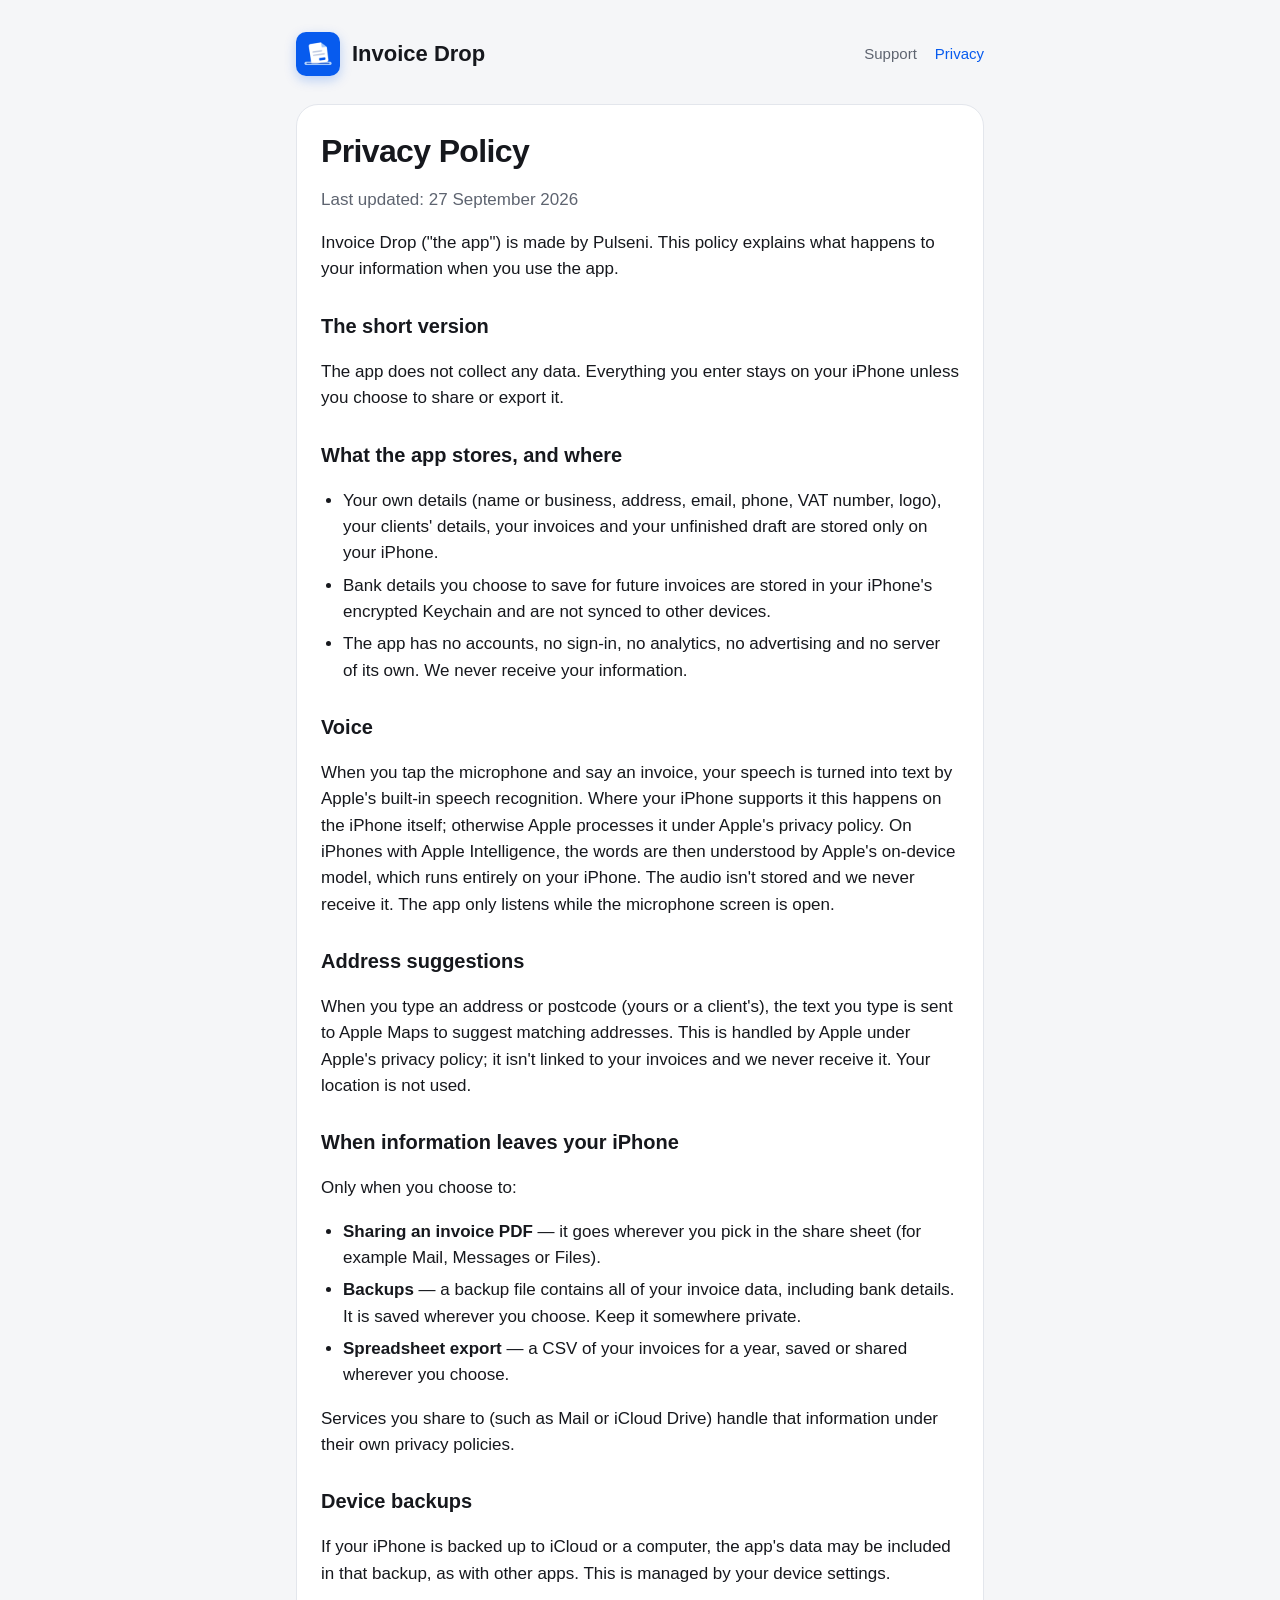
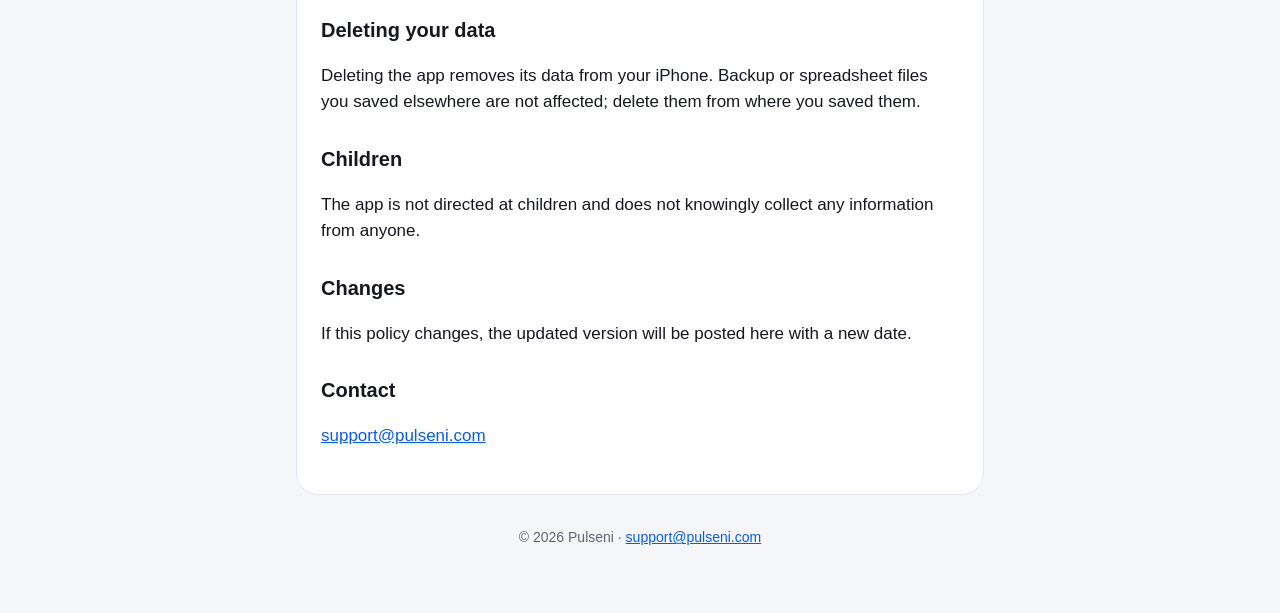
==== privacy/index.html @ 2502c218 "Invoice Drop site: home, support and privacy pages Co-Authored-By: Claude Opus 5.5 <noreply@anthropi" ====
<!doctype html>
<html lang="en-GB"><head><meta charset="utf-8">
<meta name="viewport" content="width=device-width,initial-scale=1">
<title>Privacy Policy – Invoice Drop</title><meta name="description" content="Invoice Drop privacy policy.">
<link rel="icon" href="../logo.png"><link rel="stylesheet" href="../style.css">
</head><body><div class="wrap">
<header><a href="../"><img src="../logo.png" alt=""><span>Invoice Drop</span></a><nav><a href="../support/">Support</a><a href="../privacy/" aria-current="page">Privacy</a></nav></header>
<main class="card"><h1>Privacy Policy</h1>
<p><em>Last updated: 27 September 2026</em></p>
<p>Invoice Drop (&quot;the app&quot;) is made by Pulseni. This policy explains what happens to your information when you use the app.</p>
<h2>The short version</h2>
<p>The app does not collect any data. Everything you enter stays on your iPhone unless you choose to share or export it.</p>
<h2>What the app stores, and where</h2>
<ul>
<li>Your own details (name or business, address, email, phone, VAT number, logo), your clients&#x27; details, your invoices and your unfinished draft are stored only on your iPhone.</li>
<li>Bank details you choose to save for future invoices are stored in your iPhone&#x27;s encrypted Keychain and are not synced to other devices.</li>
<li>The app has no accounts, no sign-in, no analytics, no advertising and no server of its own. We never receive your information.</li>
</ul>
<h2>Voice</h2>
<p>When you tap the microphone and say an invoice, your speech is turned into text by Apple&#x27;s built-in speech recognition. Where your iPhone supports it this happens on the iPhone itself; otherwise Apple processes it under Apple&#x27;s privacy policy. On iPhones with Apple Intelligence, the words are then understood by Apple&#x27;s on-device model, which runs entirely on your iPhone. The audio isn&#x27;t stored and we never receive it. The app only listens while the microphone screen is open.</p>
<h2>Address suggestions</h2>
<p>When you type an address or postcode (yours or a client&#x27;s), the text you type is sent to Apple Maps to suggest matching addresses. This is handled by Apple under Apple&#x27;s privacy policy; it isn&#x27;t linked to your invoices and we never receive it. Your location is not used.</p>
<h2>When information leaves your iPhone</h2>
<p>Only when you choose to:</p>
<ul>
<li><strong>Sharing an invoice PDF</strong> — it goes wherever you pick in the share sheet (for example Mail, Messages or Files).</li>
<li><strong>Backups</strong> — a backup file contains all of your invoice data, including bank details. It is saved wherever you choose. Keep it somewhere private.</li>
<li><strong>Spreadsheet export</strong> — a CSV of your invoices for a year, saved or shared wherever you choose.</li>
</ul>
<p>Services you share to (such as Mail or iCloud Drive) handle that information under their own privacy policies.</p>
<h2>Device backups</h2>
<p>If your iPhone is backed up to iCloud or a computer, the app&#x27;s data may be included in that backup, as with other apps. This is managed by your device settings.</p>
<h2>Deleting your data</h2>
<p>Deleting the app removes its data from your iPhone. Backup or spreadsheet files you saved elsewhere are not affected; delete them from where you saved them.</p>
<h2>Children</h2>
<p>The app is not directed at children and does not knowingly collect any information from anyone.</p>
<h2>Changes</h2>
<p>If this policy changes, the updated version will be posted here with a new date.</p>
<h2>Contact</h2>
<p><a href="mailto:support@pulseni.com">support@pulseni.com</a></p>
</main>
<footer>© 2026 Pulseni · <a href="mailto:support@pulseni.com">support@pulseni.com</a></footer>
</div></body></html>
---- style.css ----
:root{--brand:#075BEE;--bg:#F5F6F8;--card:#FFFFFF;--text:#16181D;--muted:#5E6470;--line:#E3E6EC}
@media (prefers-color-scheme:dark){:root{--brand:#2F6BFF;--bg:#0E1014;--card:#171A20;--text:#F2F3F5;--muted:#A0A6B1;--line:#262A32}}
*{box-sizing:border-box}
body{margin:0;background:var(--bg);color:var(--text);font:17px/1.55 -apple-system,BlinkMacSystemFont,"SF Pro Text","Segoe UI",Roboto,sans-serif;-webkit-font-smoothing:antialiased}
.wrap{max-width:720px;margin:0 auto;padding:24px 16px 64px}
header{display:flex;align-items:center;gap:12px;margin:8px 0 28px}
header a{display:flex;align-items:center;gap:12px;color:inherit;text-decoration:none}
header img{width:44px;height:44px;border-radius:10px;box-shadow:0 4px 12px rgba(7,91,238,.25)}
header span{font-weight:700;font-size:22px}
nav{margin-left:auto;display:flex;gap:18px;font-size:15px}
nav a{color:var(--muted);text-decoration:none}nav a:hover,nav a[aria-current]{color:var(--brand)}
.card{background:var(--card);border:1px solid var(--line);border-radius:22px;padding:28px 24px}
h1{font-size:32px;line-height:1.15;margin:0 0 8px;letter-spacing:-.02em}
h2{font-size:20px;margin:28px 0 8px}
p,li{color:var(--text)}.muted,em{color:var(--muted);font-style:normal}
a{color:var(--brand)}ul{padding-left:22px}li{margin:6px 0}
.hero{text-align:center;padding:40px 24px}
.hero img{width:96px;height:96px;border-radius:22px;box-shadow:0 10px 30px rgba(7,91,238,.3);margin-bottom:18px}
.hero p{font-size:19px;color:var(--muted);max-width:480px;margin:0 auto 24px}
.btn{display:inline-block;background:var(--brand);color:#fff;text-decoration:none;font-weight:600;padding:14px 26px;border-radius:999px}
.links{display:flex;gap:12px;justify-content:center;flex-wrap:wrap;margin-top:18px}
.links a{color:var(--brand);text-decoration:none;font-weight:600;padding:10px 16px}
footer{margin-top:32px;text-align:center;font-size:14px;color:var(--muted)}
@media (max-width:480px){h1{font-size:27px}nav{gap:12px}header span{font-size:19px}}
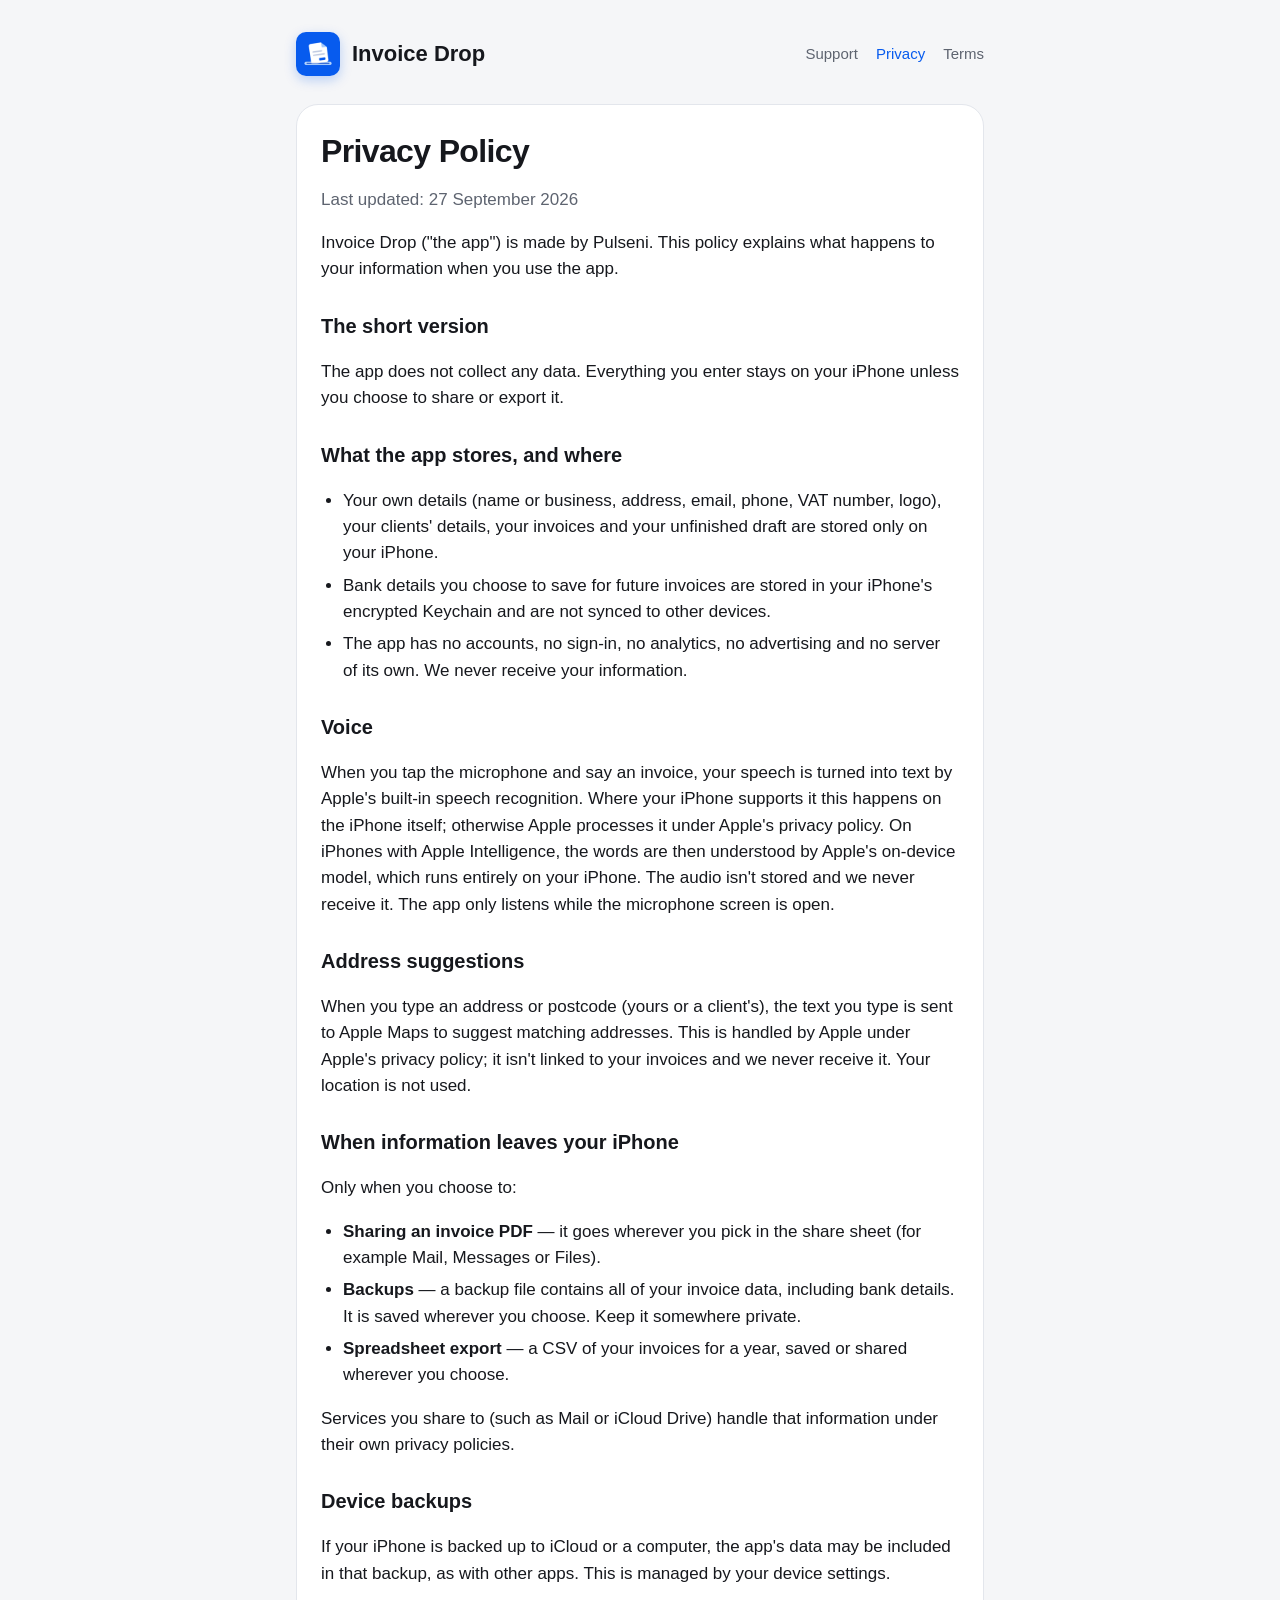
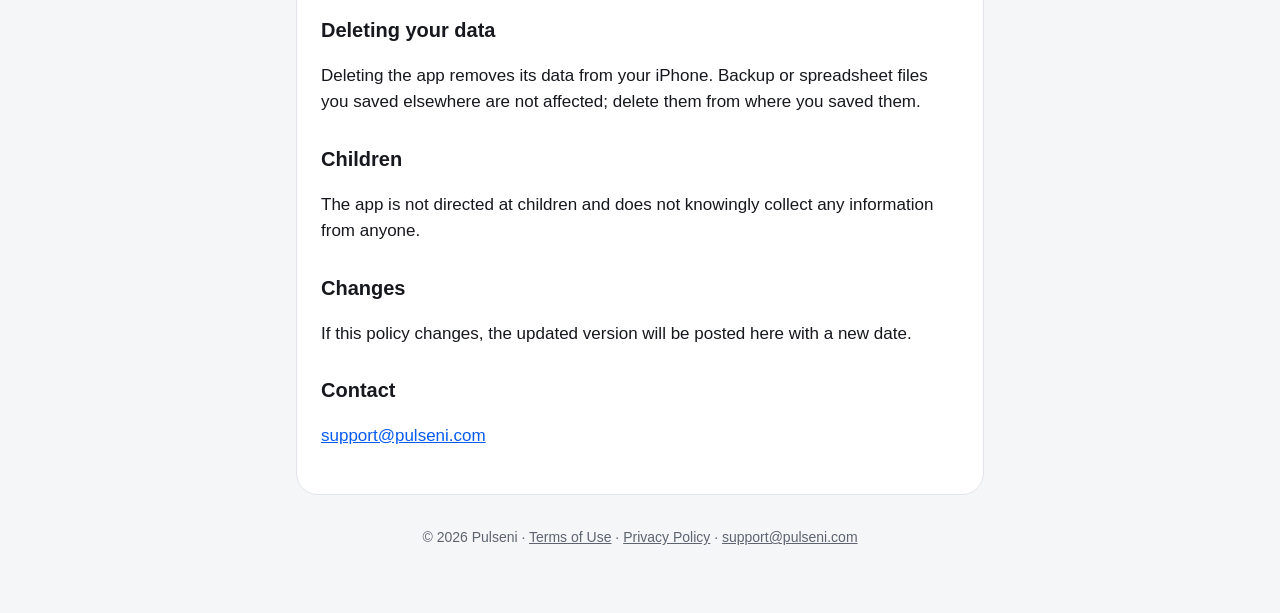
==== commit e634dc7b: "Add Terms of Use page; build script rebuilds pages from the app's texts Co-Authored-By: Claude Opus " ====
--- a/privacy/index.html
+++ b/privacy/index.html
@@ -4,7 +4,7 @@
 <title>Privacy Policy – Invoice Drop</title><meta name="description" content="Invoice Drop privacy policy.">
 <link rel="icon" href="../logo.png"><link rel="stylesheet" href="../style.css">
 </head><body><div class="wrap">
-<header><a href="../"><img src="../logo.png" alt=""><span>Invoice Drop</span></a><nav><a href="../support/">Support</a><a href="../privacy/" aria-current="page">Privacy</a></nav></header>
+<header><a href="../"><img src="../logo.png" alt=""><span>Invoice Drop</span></a><nav><a href="../support/">Support</a><a href="../privacy/" aria-current="page">Privacy</a><a href="../terms/">Terms</a></nav></header>
 <main class="card"><h1>Privacy Policy</h1>
 <p><em>Last updated: 27 September 2026</em></p>
 <p>Invoice Drop (&quot;the app&quot;) is made by Pulseni. This policy explains what happens to your information when you use the app.</p>
@@ -39,5 +39,5 @@
 <h2>Contact</h2>
 <p><a href="mailto:support@pulseni.com">support@pulseni.com</a></p>
 </main>
-<footer>© 2026 Pulseni · <a href="mailto:support@pulseni.com">support@pulseni.com</a></footer>
+<footer>© 2026 Pulseni · <a href="../terms/">Terms of Use</a> · <a href="../privacy/">Privacy Policy</a> · <a href="mailto:support@pulseni.com">support@pulseni.com</a></footer>
 </div></body></html>
--- a/style.css
+++ b/style.css
@@ -18,7 +18,8 @@
 .hero img{width:96px;height:96px;border-radius:22px;box-shadow:0 10px 30px rgba(7,91,238,.3);margin-bottom:18px}
 .hero p{font-size:19px;color:var(--muted);max-width:480px;margin:0 auto 24px}
 .btn{display:inline-block;background:var(--brand);color:#fff;text-decoration:none;font-weight:600;padding:14px 26px;border-radius:999px}
-.links{display:flex;gap:12px;justify-content:center;flex-wrap:wrap;margin-top:18px}
+.links{display:flex;gap:4px;justify-content:center;flex-wrap:wrap;margin-top:18px}
 .links a{color:var(--brand);text-decoration:none;font-weight:600;padding:10px 16px}
 footer{margin-top:32px;text-align:center;font-size:14px;color:var(--muted)}
 @media (max-width:480px){h1{font-size:27px}nav{gap:12px}header span{font-size:19px}}
+footer a{color:var(--muted)}
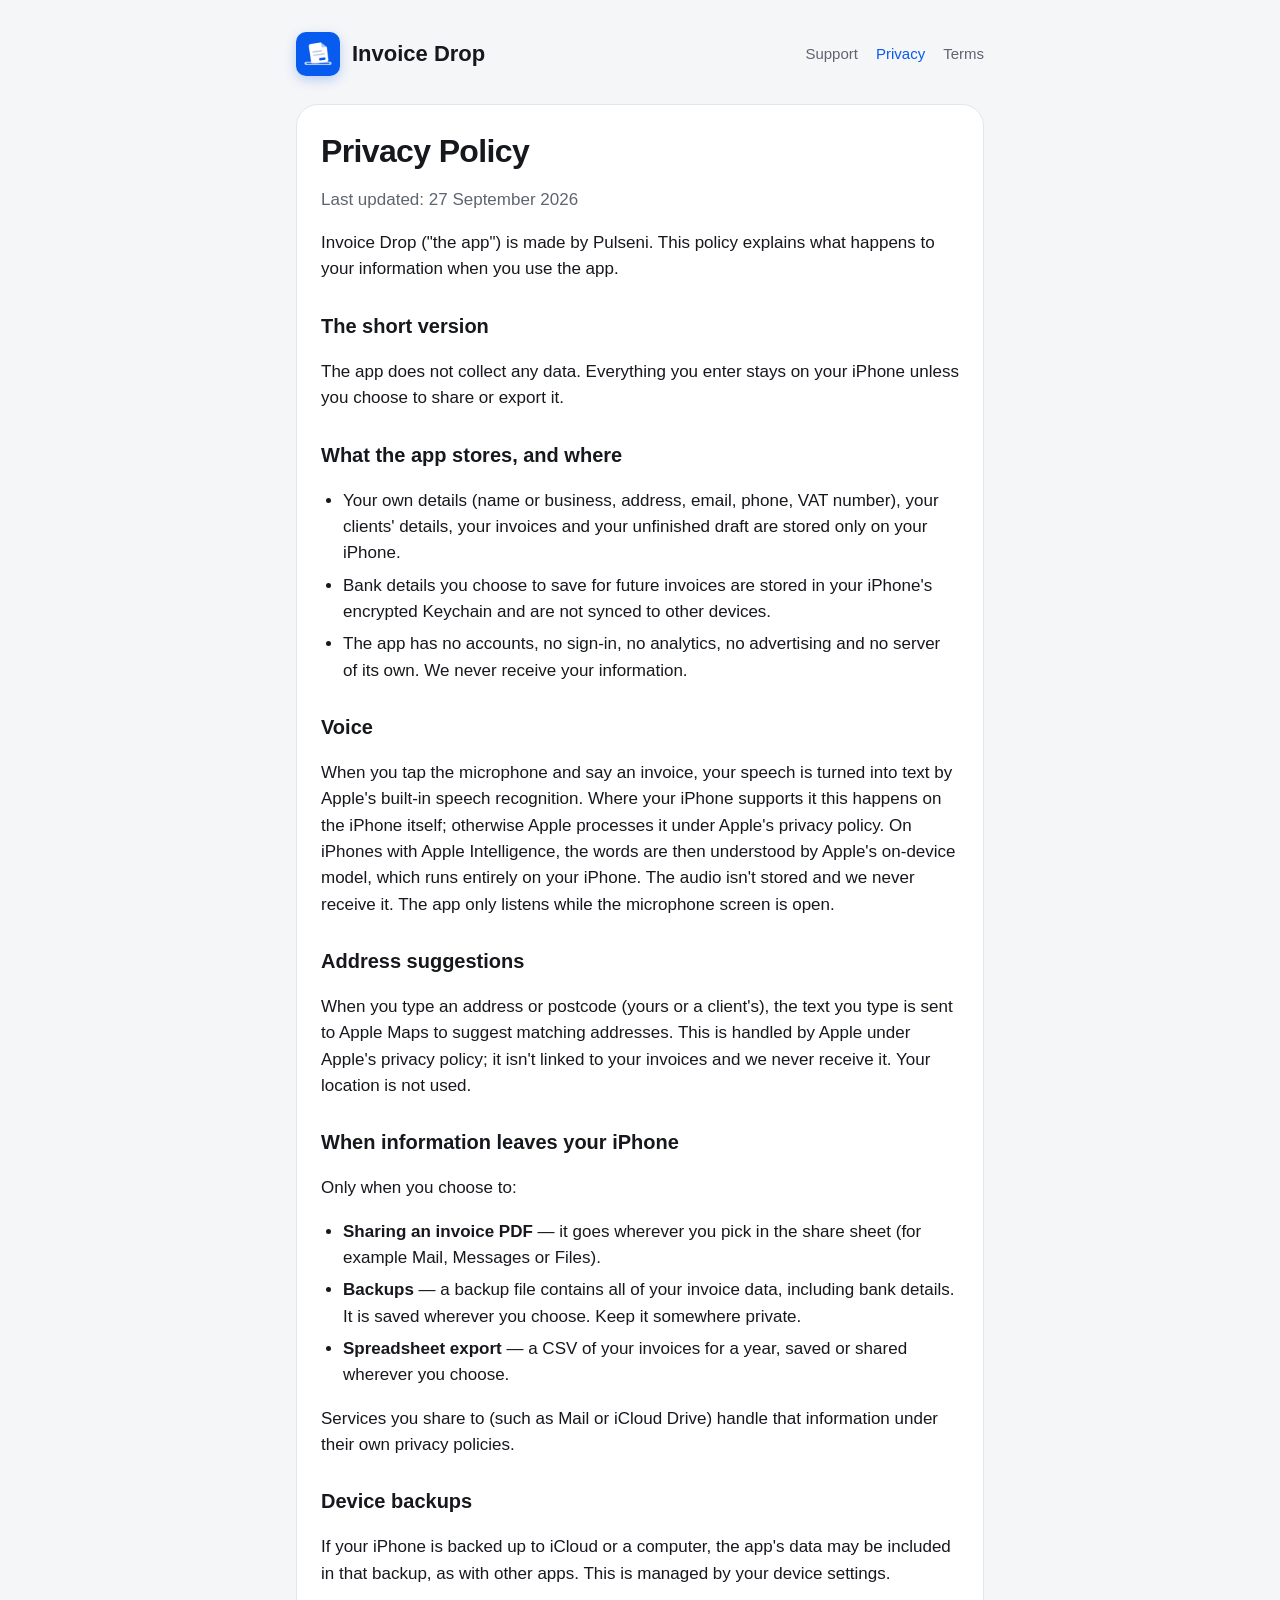
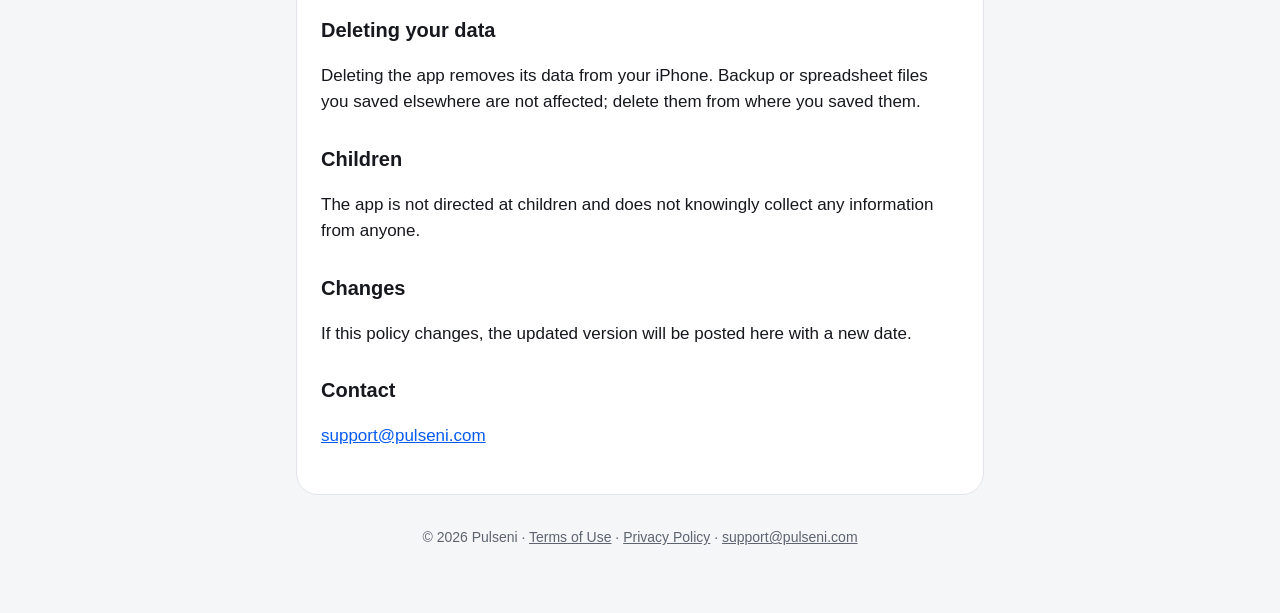
==== commit 4a16efa7: "Support and privacy pages no longer mention logos Co-Authored-By: Claude Opus 5.5 <noreply@anthropic" ====
--- a/privacy/index.html
+++ b/privacy/index.html
@@ -12,7 +12,7 @@
 <p>The app does not collect any data. Everything you enter stays on your iPhone unless you choose to share or export it.</p>
 <h2>What the app stores, and where</h2>
 <ul>
-<li>Your own details (name or business, address, email, phone, VAT number, logo), your clients&#x27; details, your invoices and your unfinished draft are stored only on your iPhone.</li>
+<li>Your own details (name or business, address, email, phone, VAT number), your clients&#x27; details, your invoices and your unfinished draft are stored only on your iPhone.</li>
 <li>Bank details you choose to save for future invoices are stored in your iPhone&#x27;s encrypted Keychain and are not synced to other devices.</li>
 <li>The app has no accounts, no sign-in, no analytics, no advertising and no server of its own. We never receive your information.</li>
 </ul>
--- a/style.css
+++ b/style.css
@@ -6,7 +6,7 @@
 header{display:flex;align-items:center;gap:12px;margin:8px 0 28px}
 header a{display:flex;align-items:center;gap:12px;color:inherit;text-decoration:none}
 header img{width:44px;height:44px;border-radius:10px;box-shadow:0 4px 12px rgba(7,91,238,.25)}
-header span{font-weight:700;font-size:22px}
+header span{font-weight:700;font-size:22px;white-space:nowrap}
 nav{margin-left:auto;display:flex;gap:18px;font-size:15px}
 nav a{color:var(--muted);text-decoration:none}nav a:hover,nav a[aria-current]{color:var(--brand)}
 .card{background:var(--card);border:1px solid var(--line);border-radius:22px;padding:28px 24px}
@@ -21,5 +21,5 @@
 .links{display:flex;gap:4px;justify-content:center;flex-wrap:wrap;margin-top:18px}
 .links a{color:var(--brand);text-decoration:none;font-weight:600;padding:10px 16px}
 footer{margin-top:32px;text-align:center;font-size:14px;color:var(--muted)}
-@media (max-width:480px){h1{font-size:27px}nav{gap:12px}header span{font-size:19px}}
+@media (max-width:480px){h1{font-size:27px}nav{gap:10px;font-size:14px}header span{font-size:18px}header img{width:38px;height:38px}}
 footer a{color:var(--muted)}
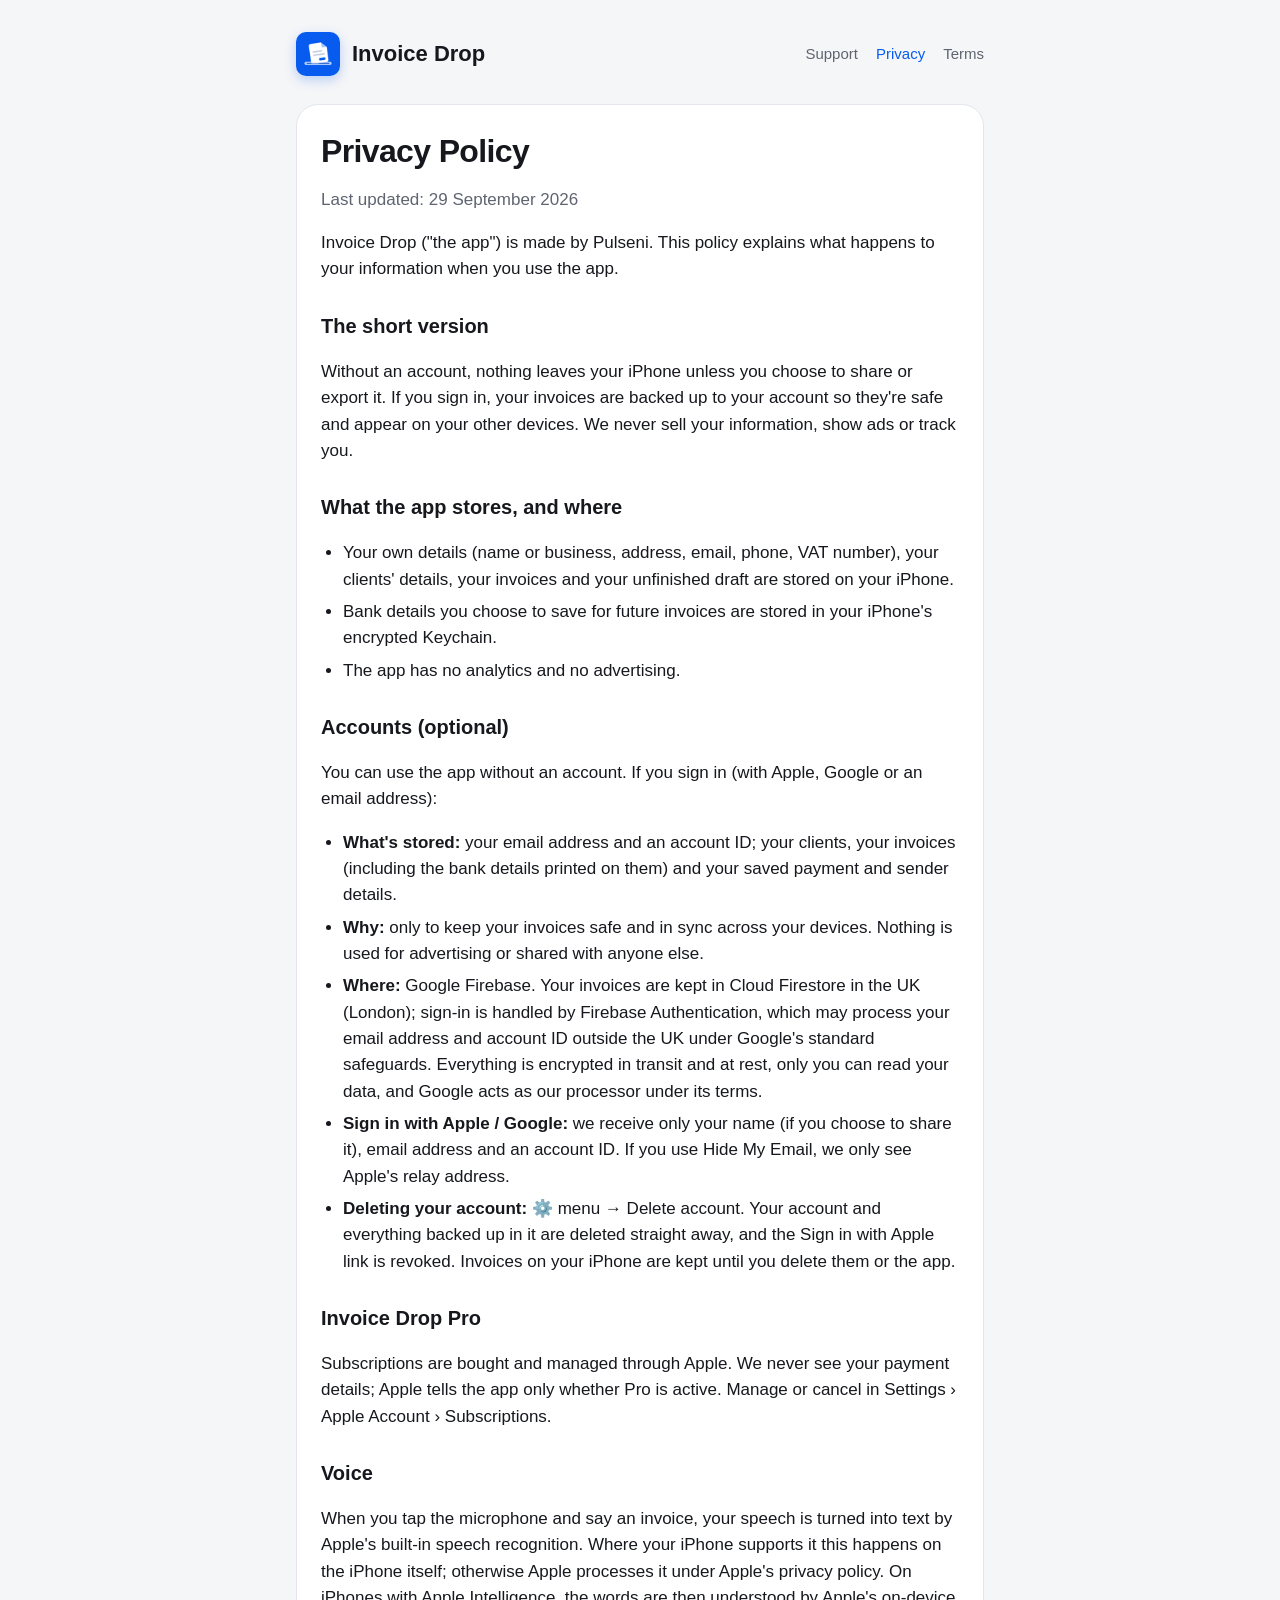
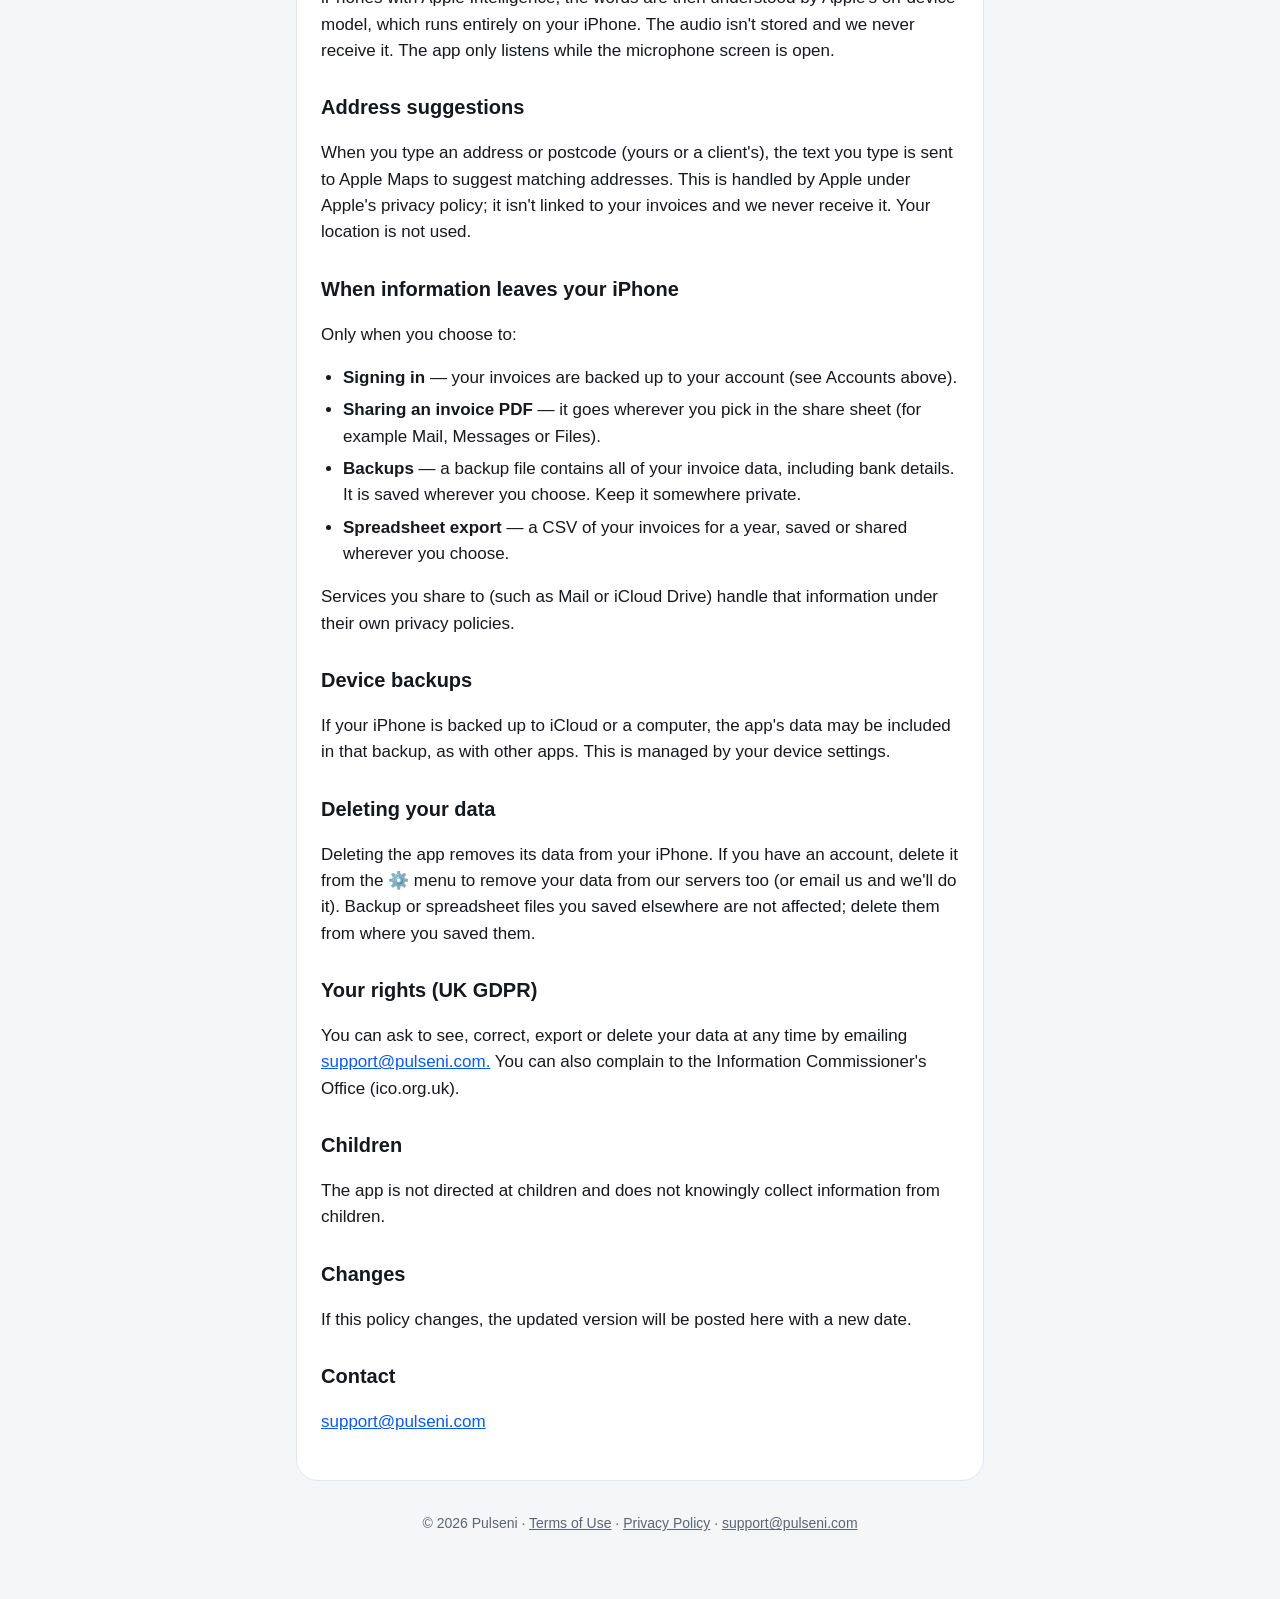
==== commit 44783527: "Privacy policy and Terms updated for accounts and Invoice Drop Pro Co-Authored-By: Claude Opus 5.5 <" ====
--- a/privacy/index.html
+++ b/privacy/index.html
@@ -6,16 +6,27 @@
 </head><body><div class="wrap">
 <header><a href="../"><img src="../logo.png" alt=""><span>Invoice Drop</span></a><nav><a href="../support/">Support</a><a href="../privacy/" aria-current="page">Privacy</a><a href="../terms/">Terms</a></nav></header>
 <main class="card"><h1>Privacy Policy</h1>
-<p><em>Last updated: 27 September 2026</em></p>
+<p><em>Last updated: 29 September 2026</em></p>
 <p>Invoice Drop (&quot;the app&quot;) is made by Pulseni. This policy explains what happens to your information when you use the app.</p>
 <h2>The short version</h2>
-<p>The app does not collect any data. Everything you enter stays on your iPhone unless you choose to share or export it.</p>
+<p>Without an account, nothing leaves your iPhone unless you choose to share or export it. If you sign in, your invoices are backed up to your account so they&#x27;re safe and appear on your other devices. We never sell your information, show ads or track you.</p>
 <h2>What the app stores, and where</h2>
 <ul>
-<li>Your own details (name or business, address, email, phone, VAT number), your clients&#x27; details, your invoices and your unfinished draft are stored only on your iPhone.</li>
-<li>Bank details you choose to save for future invoices are stored in your iPhone&#x27;s encrypted Keychain and are not synced to other devices.</li>
-<li>The app has no accounts, no sign-in, no analytics, no advertising and no server of its own. We never receive your information.</li>
+<li>Your own details (name or business, address, email, phone, VAT number), your clients&#x27; details, your invoices and your unfinished draft are stored on your iPhone.</li>
+<li>Bank details you choose to save for future invoices are stored in your iPhone&#x27;s encrypted Keychain.</li>
+<li>The app has no analytics and no advertising.</li>
 </ul>
+<h2>Accounts (optional)</h2>
+<p>You can use the app without an account. If you sign in (with Apple, Google or an email address):</p>
+<ul>
+<li><strong>What&#x27;s stored:</strong> your email address and an account ID; your clients, your invoices (including the bank details printed on them) and your saved payment and sender details.</li>
+<li><strong>Why:</strong> only to keep your invoices safe and in sync across your devices. Nothing is used for advertising or shared with anyone else.</li>
+<li><strong>Where:</strong> Google Firebase. Your invoices are kept in Cloud Firestore in the UK (London); sign-in is handled by Firebase Authentication, which may process your email address and account ID outside the UK under Google&#x27;s standard safeguards. Everything is encrypted in transit and at rest, only you can read your data, and Google acts as our processor under its terms.</li>
+<li><strong>Sign in with Apple / Google:</strong> we receive only your name (if you choose to share it), email address and an account ID. If you use Hide My Email, we only see Apple&#x27;s relay address.</li>
+<li><strong>Deleting your account:</strong> ⚙️ menu → Delete account. Your account and everything backed up in it are deleted straight away, and the Sign in with Apple link is revoked. Invoices on your iPhone are kept until you delete them or the app.</li>
+</ul>
+<h2>Invoice Drop Pro</h2>
+<p>Subscriptions are bought and managed through Apple. We never see your payment details; Apple tells the app only whether Pro is active. Manage or cancel in Settings › Apple Account › Subscriptions.</p>
 <h2>Voice</h2>
 <p>When you tap the microphone and say an invoice, your speech is turned into text by Apple&#x27;s built-in speech recognition. Where your iPhone supports it this happens on the iPhone itself; otherwise Apple processes it under Apple&#x27;s privacy policy. On iPhones with Apple Intelligence, the words are then understood by Apple&#x27;s on-device model, which runs entirely on your iPhone. The audio isn&#x27;t stored and we never receive it. The app only listens while the microphone screen is open.</p>
 <h2>Address suggestions</h2>
@@ -23,6 +34,7 @@
 <h2>When information leaves your iPhone</h2>
 <p>Only when you choose to:</p>
 <ul>
+<li><strong>Signing in</strong> — your invoices are backed up to your account (see Accounts above).</li>
 <li><strong>Sharing an invoice PDF</strong> — it goes wherever you pick in the share sheet (for example Mail, Messages or Files).</li>
 <li><strong>Backups</strong> — a backup file contains all of your invoice data, including bank details. It is saved wherever you choose. Keep it somewhere private.</li>
 <li><strong>Spreadsheet export</strong> — a CSV of your invoices for a year, saved or shared wherever you choose.</li>
@@ -31,9 +43,11 @@
 <h2>Device backups</h2>
 <p>If your iPhone is backed up to iCloud or a computer, the app&#x27;s data may be included in that backup, as with other apps. This is managed by your device settings.</p>
 <h2>Deleting your data</h2>
-<p>Deleting the app removes its data from your iPhone. Backup or spreadsheet files you saved elsewhere are not affected; delete them from where you saved them.</p>
+<p>Deleting the app removes its data from your iPhone. If you have an account, delete it from the ⚙️ menu to remove your data from our servers too (or email us and we&#x27;ll do it). Backup or spreadsheet files you saved elsewhere are not affected; delete them from where you saved them.</p>
+<h2>Your rights (UK GDPR)</h2>
+<p>You can ask to see, correct, export or delete your data at any time by emailing <a href="mailto:support@pulseni.com.">support@pulseni.com.</a> You can also complain to the Information Commissioner&#x27;s Office (ico.org.uk).</p>
 <h2>Children</h2>
-<p>The app is not directed at children and does not knowingly collect any information from anyone.</p>
+<p>The app is not directed at children and does not knowingly collect information from children.</p>
 <h2>Changes</h2>
 <p>If this policy changes, the updated version will be posted here with a new date.</p>
 <h2>Contact</h2>
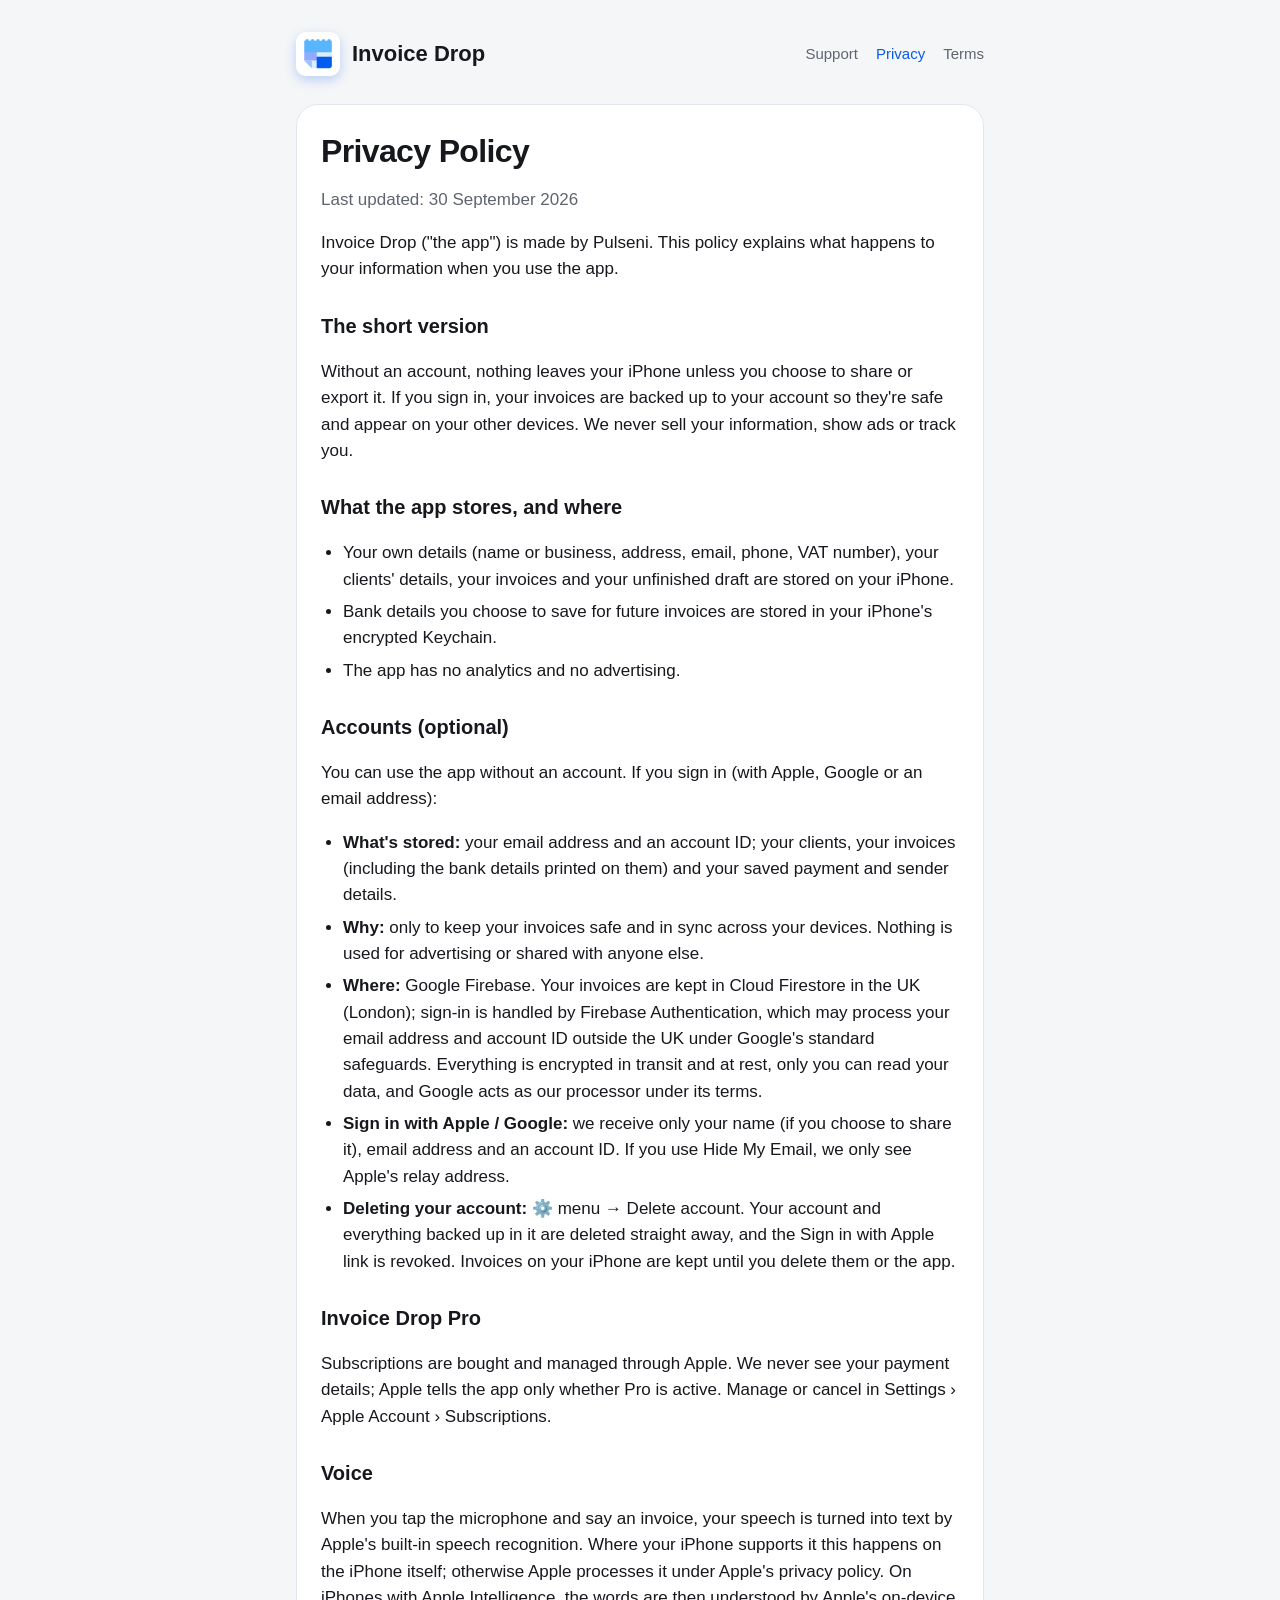
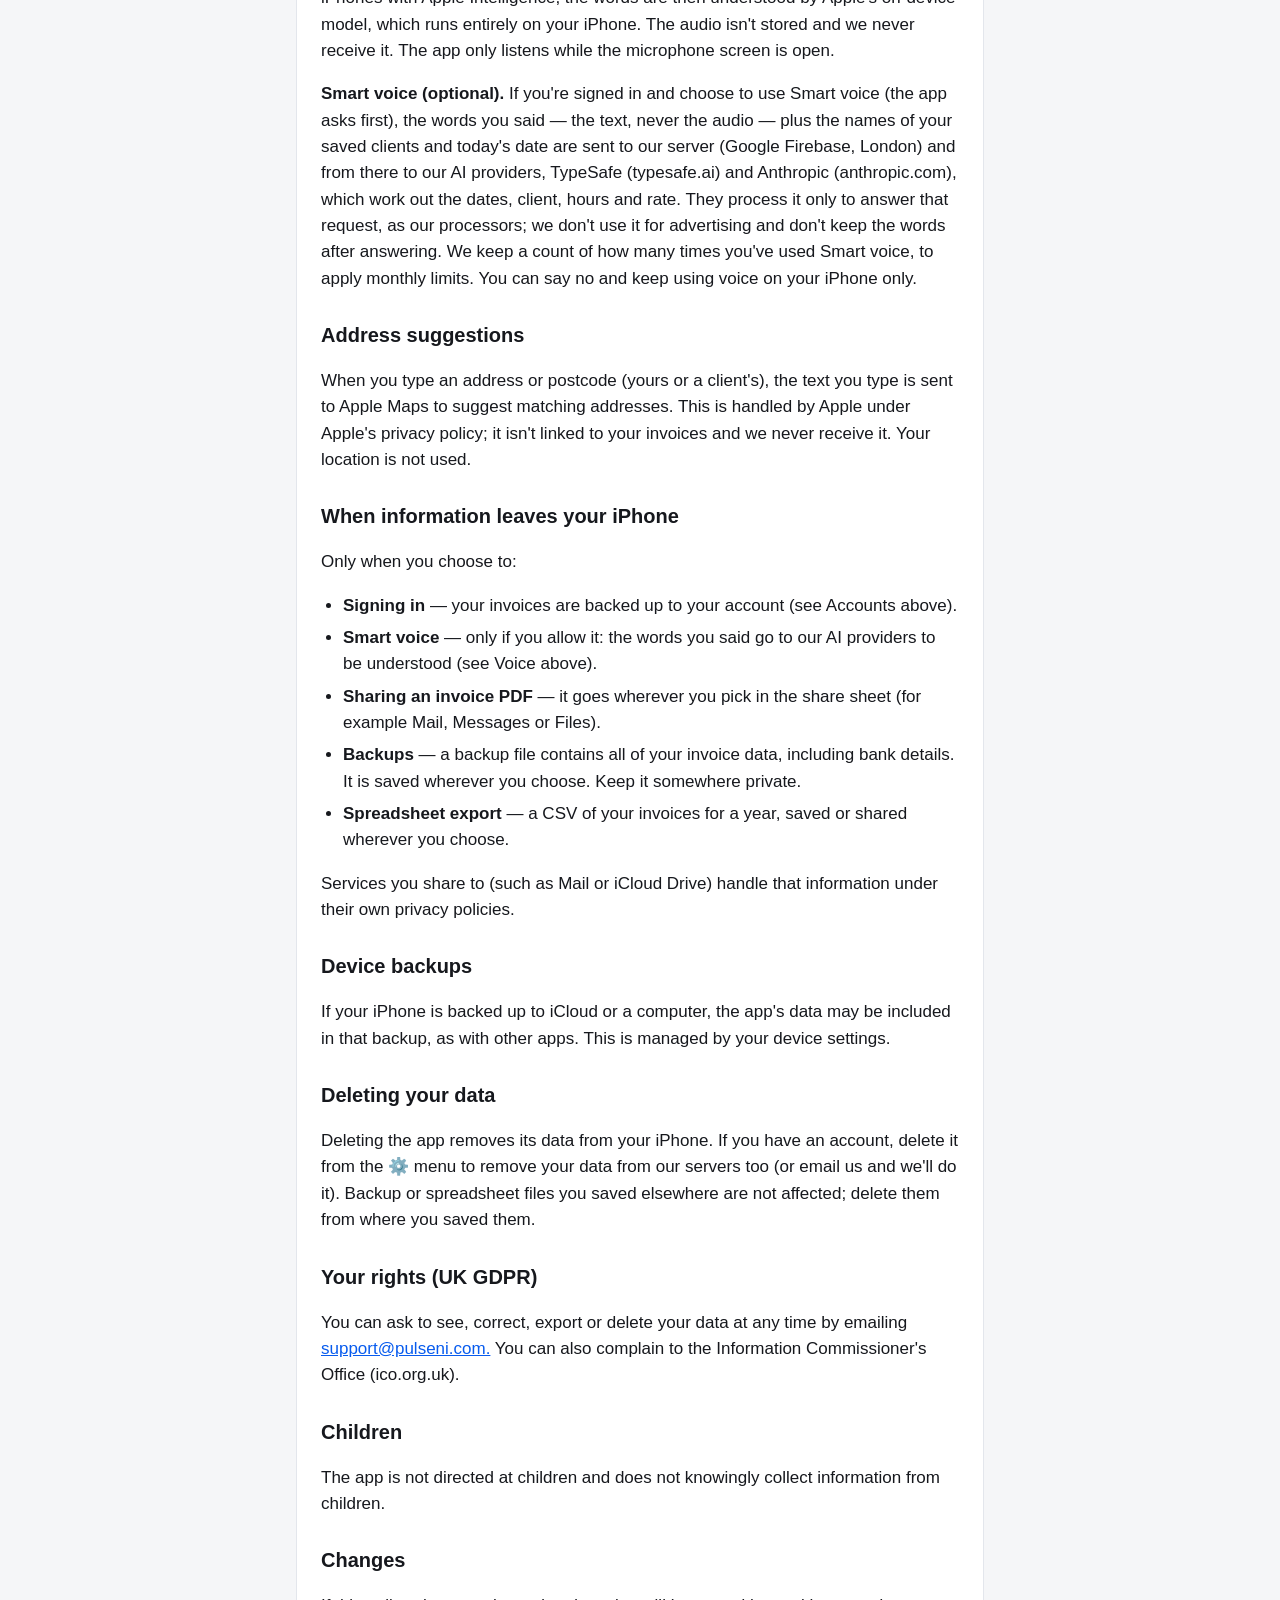
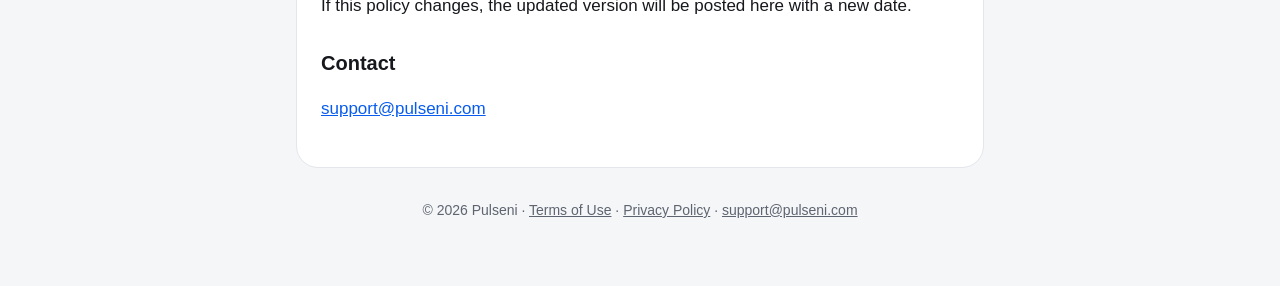
==== commit a6d2326a: "Privacy: Smart voice (optional) explained" ====
--- a/privacy/index.html
+++ b/privacy/index.html
@@ -6,7 +6,7 @@
 </head><body><div class="wrap">
 <header><a href="../"><img src="../logo.png" alt=""><span>Invoice Drop</span></a><nav><a href="../support/">Support</a><a href="../privacy/" aria-current="page">Privacy</a><a href="../terms/">Terms</a></nav></header>
 <main class="card"><h1>Privacy Policy</h1>
-<p><em>Last updated: 29 September 2026</em></p>
+<p><em>Last updated: 30 September 2026</em></p>
 <p>Invoice Drop (&quot;the app&quot;) is made by Pulseni. This policy explains what happens to your information when you use the app.</p>
 <h2>The short version</h2>
 <p>Without an account, nothing leaves your iPhone unless you choose to share or export it. If you sign in, your invoices are backed up to your account so they&#x27;re safe and appear on your other devices. We never sell your information, show ads or track you.</p>
@@ -29,12 +29,14 @@
 <p>Subscriptions are bought and managed through Apple. We never see your payment details; Apple tells the app only whether Pro is active. Manage or cancel in Settings › Apple Account › Subscriptions.</p>
 <h2>Voice</h2>
 <p>When you tap the microphone and say an invoice, your speech is turned into text by Apple&#x27;s built-in speech recognition. Where your iPhone supports it this happens on the iPhone itself; otherwise Apple processes it under Apple&#x27;s privacy policy. On iPhones with Apple Intelligence, the words are then understood by Apple&#x27;s on-device model, which runs entirely on your iPhone. The audio isn&#x27;t stored and we never receive it. The app only listens while the microphone screen is open.</p>
+<p><strong>Smart voice (optional).</strong> If you&#x27;re signed in and choose to use Smart voice (the app asks first), the words you said — the text, never the audio — plus the names of your saved clients and today&#x27;s date are sent to our server (Google Firebase, London) and from there to our AI providers, TypeSafe (typesafe.ai) and Anthropic (anthropic.com), which work out the dates, client, hours and rate. They process it only to answer that request, as our processors; we don&#x27;t use it for advertising and don&#x27;t keep the words after answering. We keep a count of how many times you&#x27;ve used Smart voice, to apply monthly limits. You can say no and keep using voice on your iPhone only.</p>
 <h2>Address suggestions</h2>
 <p>When you type an address or postcode (yours or a client&#x27;s), the text you type is sent to Apple Maps to suggest matching addresses. This is handled by Apple under Apple&#x27;s privacy policy; it isn&#x27;t linked to your invoices and we never receive it. Your location is not used.</p>
 <h2>When information leaves your iPhone</h2>
 <p>Only when you choose to:</p>
 <ul>
 <li><strong>Signing in</strong> — your invoices are backed up to your account (see Accounts above).</li>
+<li><strong>Smart voice</strong> — only if you allow it: the words you said go to our AI providers to be understood (see Voice above).</li>
 <li><strong>Sharing an invoice PDF</strong> — it goes wherever you pick in the share sheet (for example Mail, Messages or Files).</li>
 <li><strong>Backups</strong> — a backup file contains all of your invoice data, including bank details. It is saved wherever you choose. Keep it somewhere private.</li>
 <li><strong>Spreadsheet export</strong> — a CSV of your invoices for a year, saved or shared wherever you choose.</li>
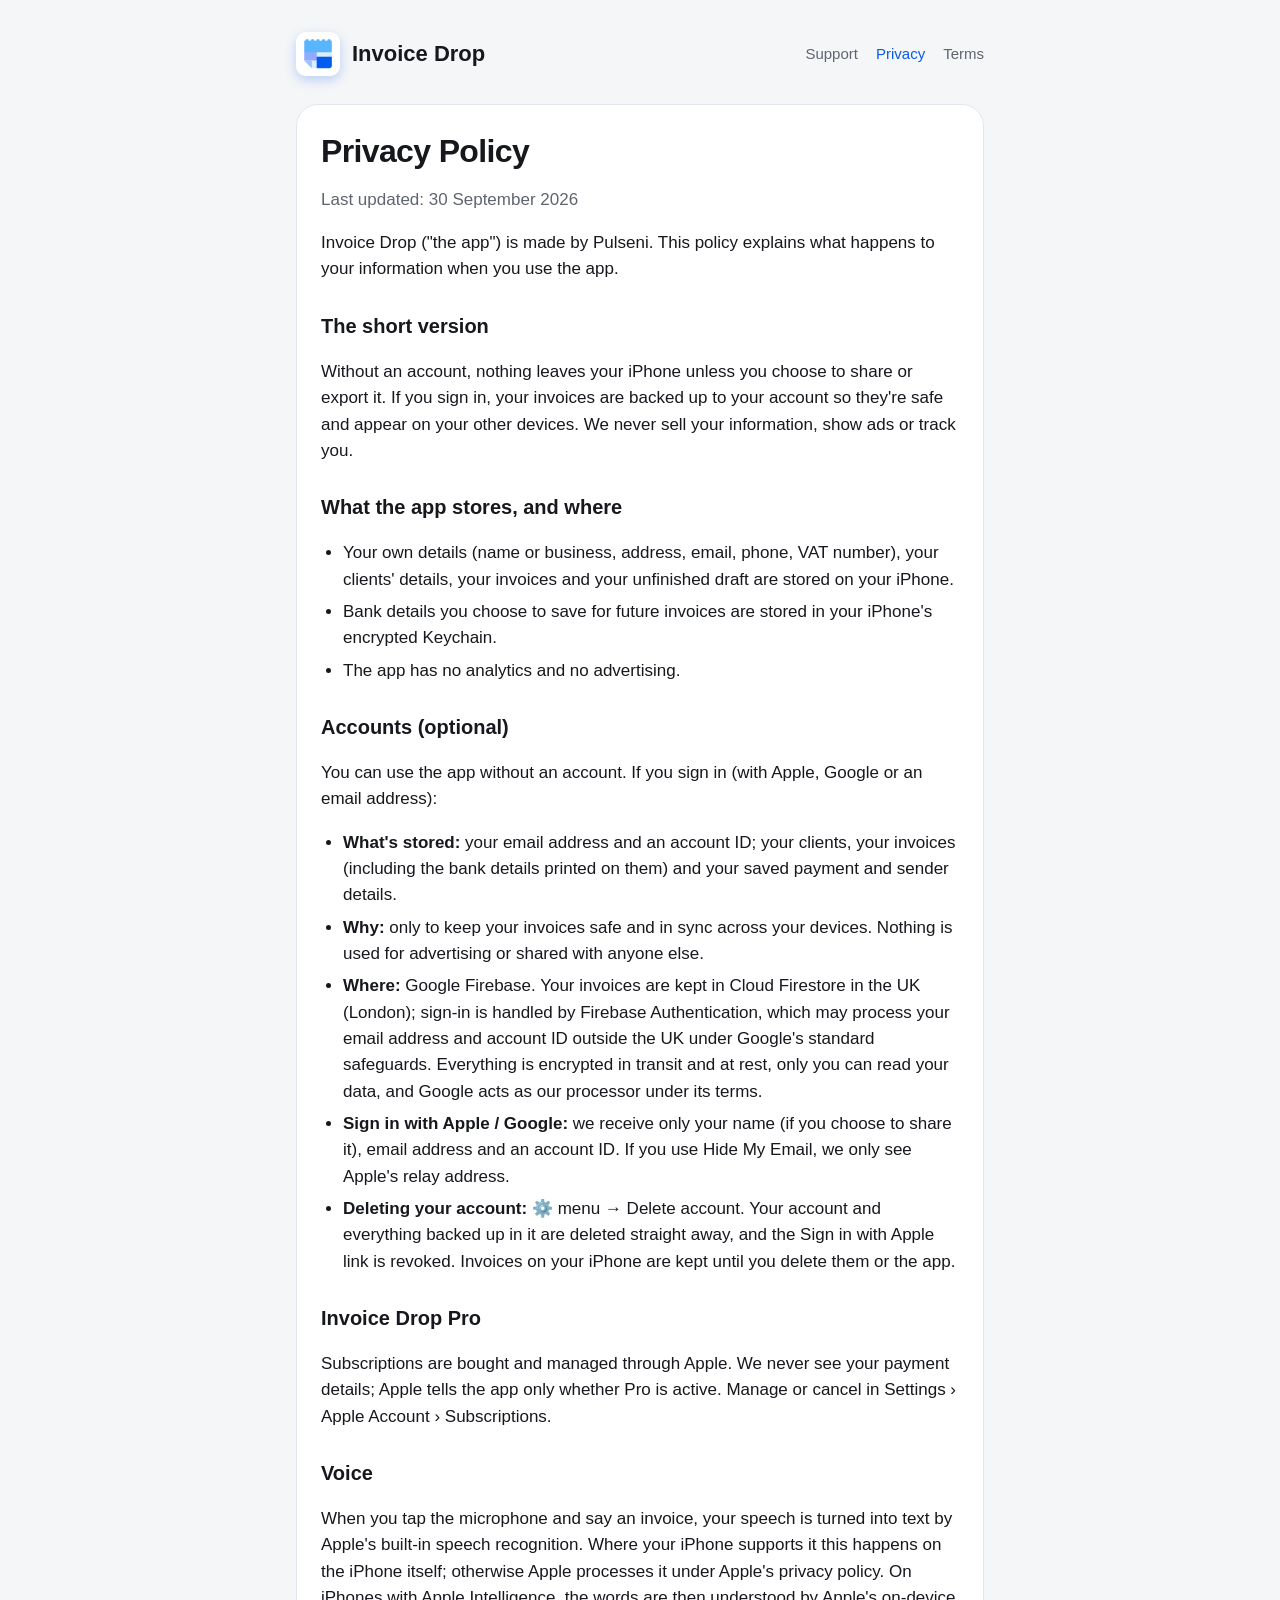
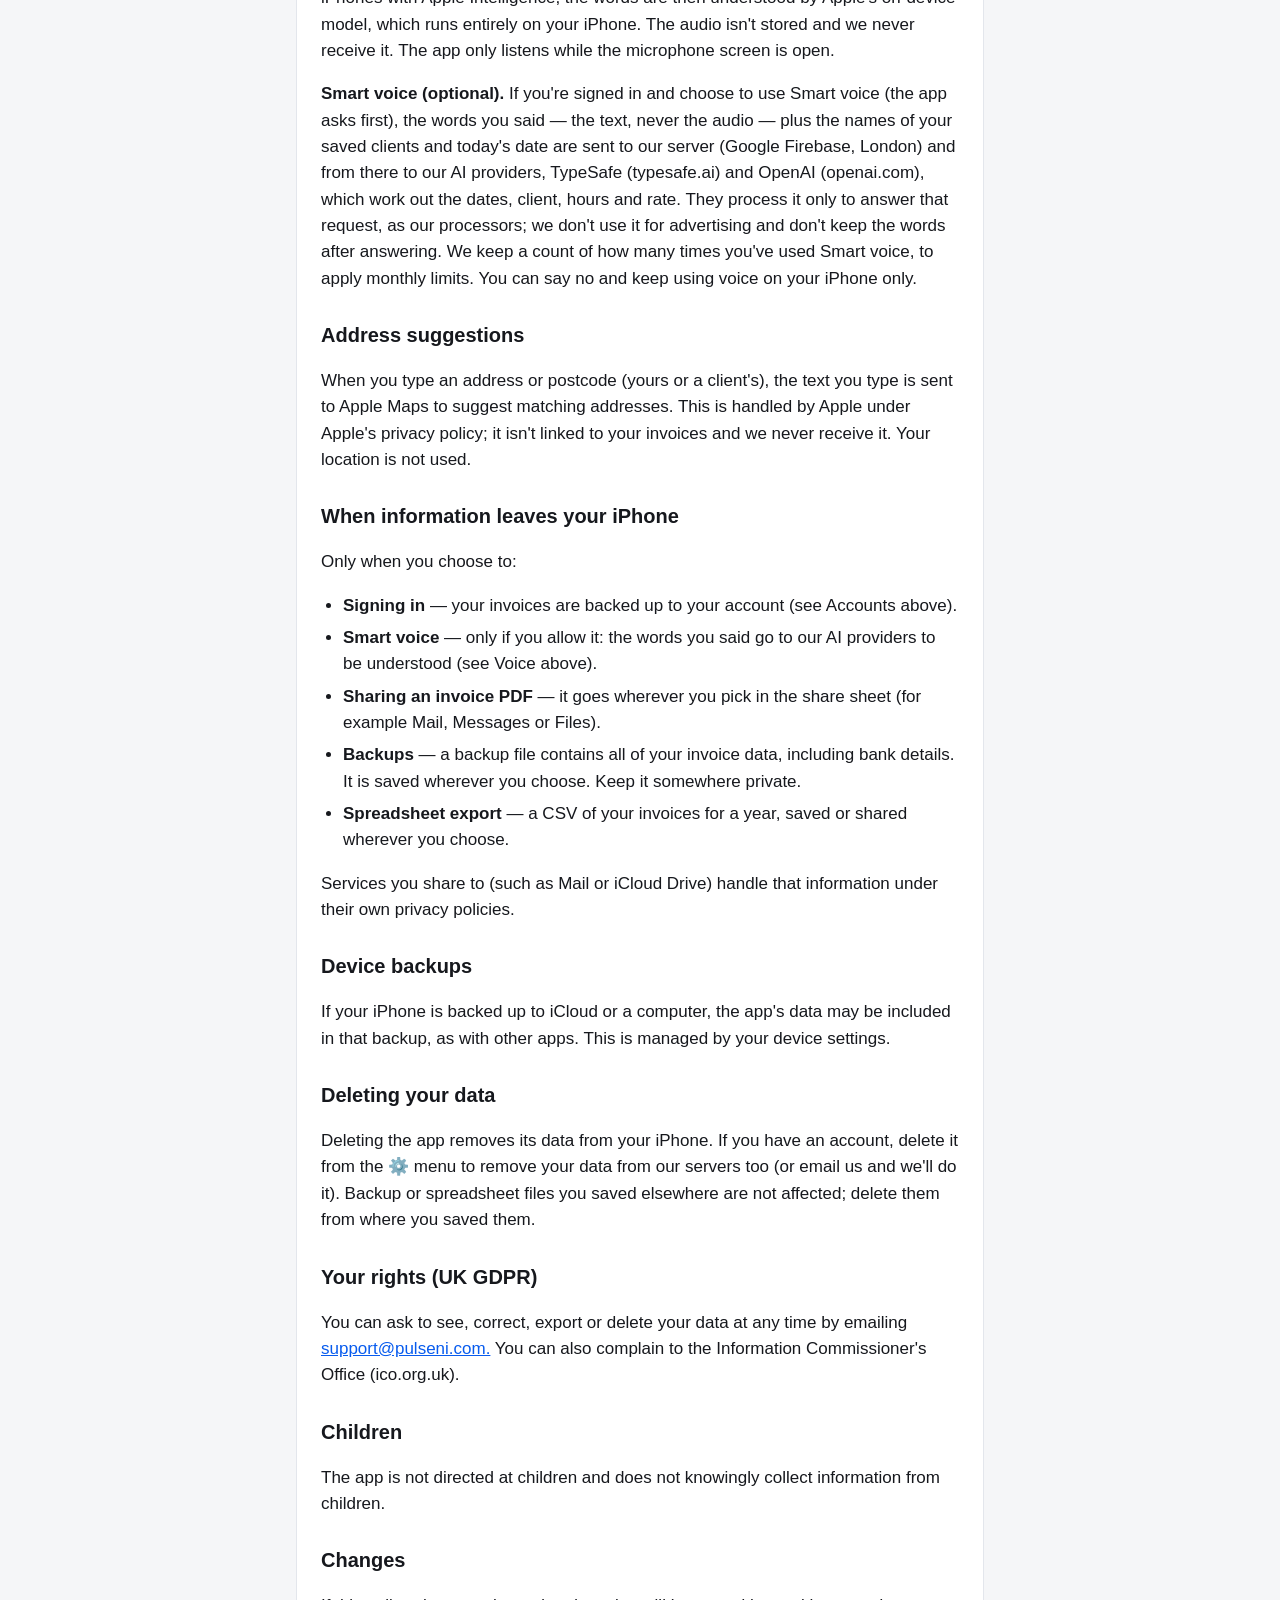
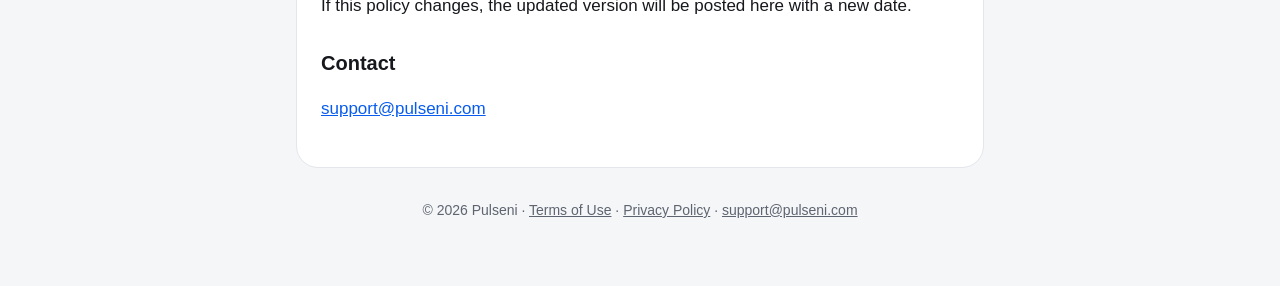
==== commit b46cde4d: "Privacy: Smart voice backup provider is OpenAI" ====
--- a/privacy/index.html
+++ b/privacy/index.html
@@ -29,7 +29,7 @@
 <p>Subscriptions are bought and managed through Apple. We never see your payment details; Apple tells the app only whether Pro is active. Manage or cancel in Settings › Apple Account › Subscriptions.</p>
 <h2>Voice</h2>
 <p>When you tap the microphone and say an invoice, your speech is turned into text by Apple&#x27;s built-in speech recognition. Where your iPhone supports it this happens on the iPhone itself; otherwise Apple processes it under Apple&#x27;s privacy policy. On iPhones with Apple Intelligence, the words are then understood by Apple&#x27;s on-device model, which runs entirely on your iPhone. The audio isn&#x27;t stored and we never receive it. The app only listens while the microphone screen is open.</p>
-<p><strong>Smart voice (optional).</strong> If you&#x27;re signed in and choose to use Smart voice (the app asks first), the words you said — the text, never the audio — plus the names of your saved clients and today&#x27;s date are sent to our server (Google Firebase, London) and from there to our AI providers, TypeSafe (typesafe.ai) and Anthropic (anthropic.com), which work out the dates, client, hours and rate. They process it only to answer that request, as our processors; we don&#x27;t use it for advertising and don&#x27;t keep the words after answering. We keep a count of how many times you&#x27;ve used Smart voice, to apply monthly limits. You can say no and keep using voice on your iPhone only.</p>
+<p><strong>Smart voice (optional).</strong> If you&#x27;re signed in and choose to use Smart voice (the app asks first), the words you said — the text, never the audio — plus the names of your saved clients and today&#x27;s date are sent to our server (Google Firebase, London) and from there to our AI providers, TypeSafe (typesafe.ai) and OpenAI (openai.com), which work out the dates, client, hours and rate. They process it only to answer that request, as our processors; we don&#x27;t use it for advertising and don&#x27;t keep the words after answering. We keep a count of how many times you&#x27;ve used Smart voice, to apply monthly limits. You can say no and keep using voice on your iPhone only.</p>
 <h2>Address suggestions</h2>
 <p>When you type an address or postcode (yours or a client&#x27;s), the text you type is sent to Apple Maps to suggest matching addresses. This is handled by Apple under Apple&#x27;s privacy policy; it isn&#x27;t linked to your invoices and we never receive it. Your location is not used.</p>
 <h2>When information leaves your iPhone</h2>
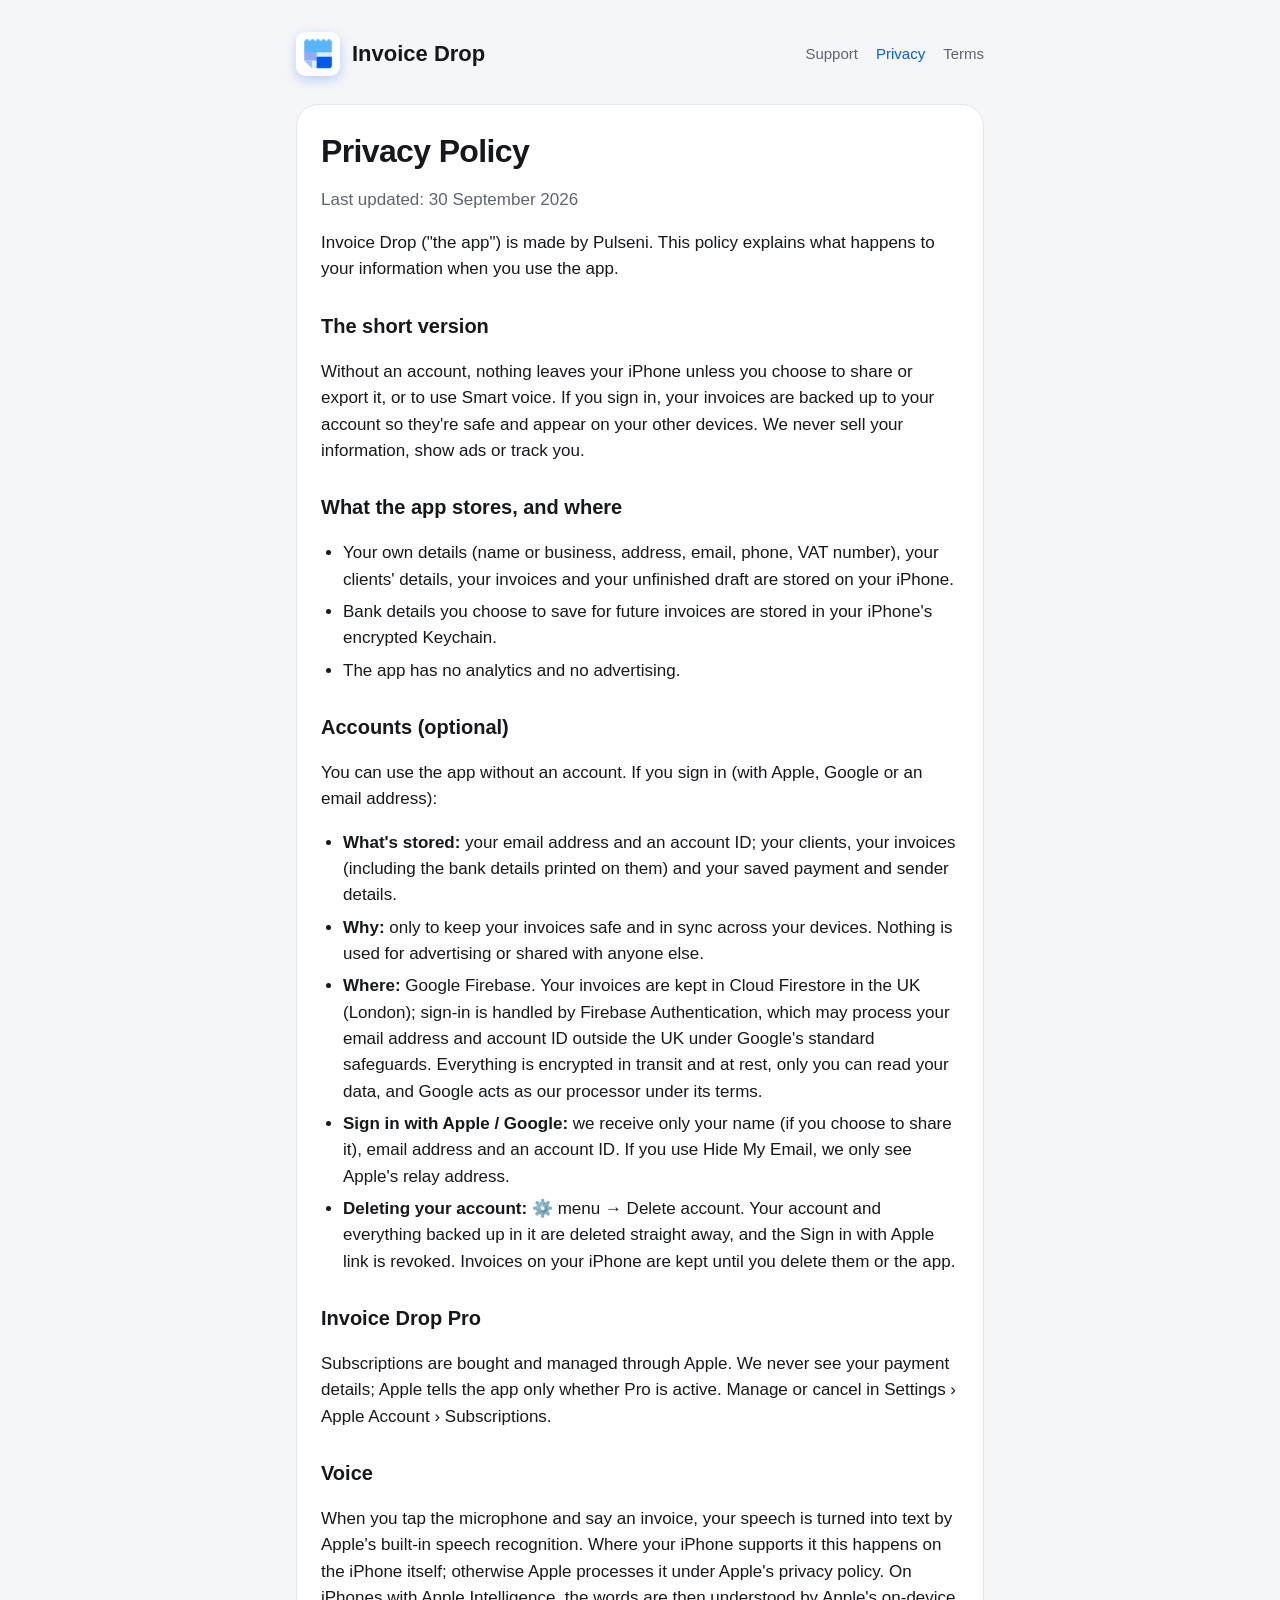
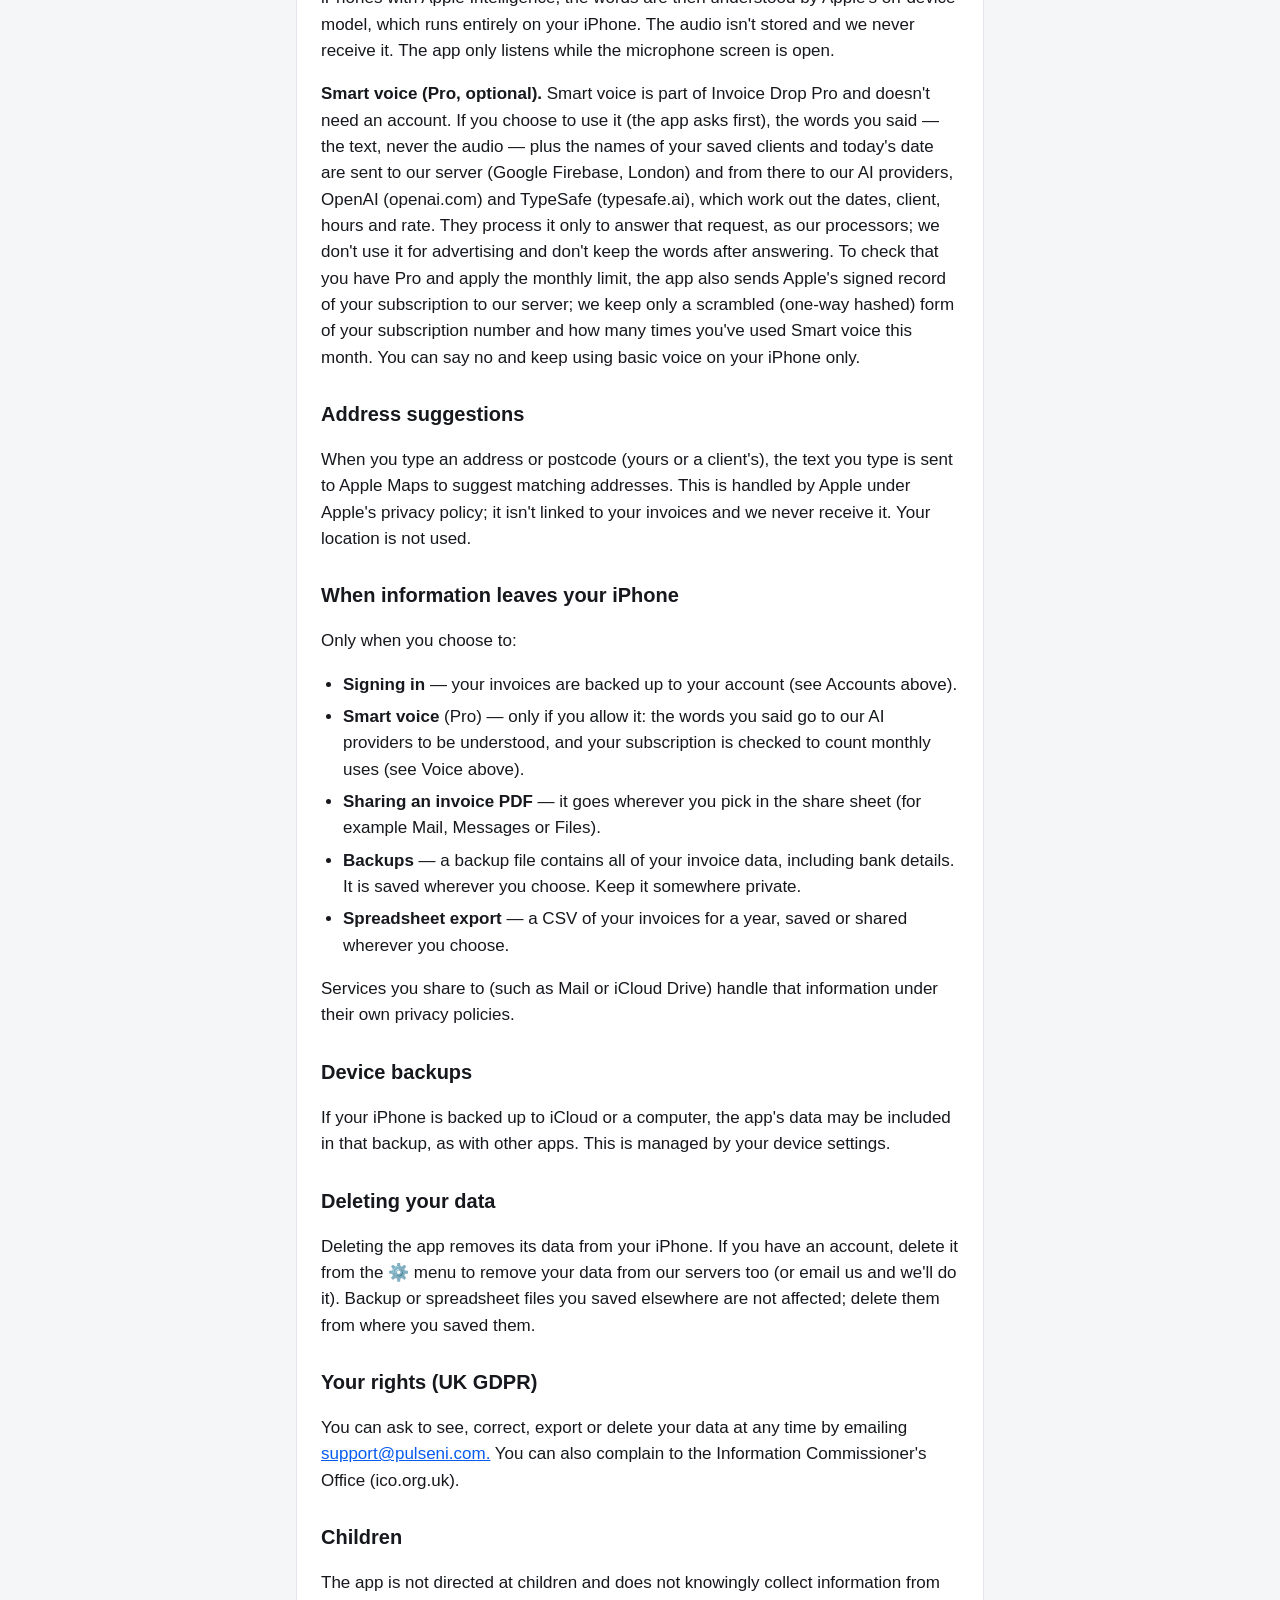
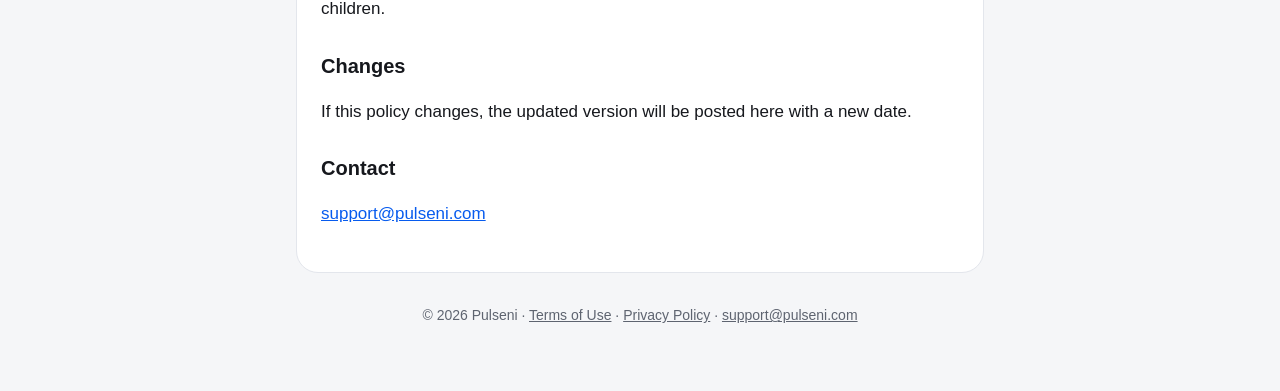
==== commit 4e4ffb99: "Privacy and terms: Smart voice is part of Pro, with a monthly allowance; no account needed Co-Author" ====
--- a/privacy/index.html
+++ b/privacy/index.html
@@ -9,7 +9,7 @@
 <p><em>Last updated: 30 September 2026</em></p>
 <p>Invoice Drop (&quot;the app&quot;) is made by Pulseni. This policy explains what happens to your information when you use the app.</p>
 <h2>The short version</h2>
-<p>Without an account, nothing leaves your iPhone unless you choose to share or export it. If you sign in, your invoices are backed up to your account so they&#x27;re safe and appear on your other devices. We never sell your information, show ads or track you.</p>
+<p>Without an account, nothing leaves your iPhone unless you choose to share or export it, or to use Smart voice. If you sign in, your invoices are backed up to your account so they&#x27;re safe and appear on your other devices. We never sell your information, show ads or track you.</p>
 <h2>What the app stores, and where</h2>
 <ul>
 <li>Your own details (name or business, address, email, phone, VAT number), your clients&#x27; details, your invoices and your unfinished draft are stored on your iPhone.</li>
@@ -29,14 +29,14 @@
 <p>Subscriptions are bought and managed through Apple. We never see your payment details; Apple tells the app only whether Pro is active. Manage or cancel in Settings › Apple Account › Subscriptions.</p>
 <h2>Voice</h2>
 <p>When you tap the microphone and say an invoice, your speech is turned into text by Apple&#x27;s built-in speech recognition. Where your iPhone supports it this happens on the iPhone itself; otherwise Apple processes it under Apple&#x27;s privacy policy. On iPhones with Apple Intelligence, the words are then understood by Apple&#x27;s on-device model, which runs entirely on your iPhone. The audio isn&#x27;t stored and we never receive it. The app only listens while the microphone screen is open.</p>
-<p><strong>Smart voice (optional).</strong> If you&#x27;re signed in and choose to use Smart voice (the app asks first), the words you said — the text, never the audio — plus the names of your saved clients and today&#x27;s date are sent to our server (Google Firebase, London) and from there to our AI providers, TypeSafe (typesafe.ai) and OpenAI (openai.com), which work out the dates, client, hours and rate. They process it only to answer that request, as our processors; we don&#x27;t use it for advertising and don&#x27;t keep the words after answering. We keep a count of how many times you&#x27;ve used Smart voice, to apply monthly limits. You can say no and keep using voice on your iPhone only.</p>
+<p><strong>Smart voice (Pro, optional).</strong> Smart voice is part of Invoice Drop Pro and doesn&#x27;t need an account. If you choose to use it (the app asks first), the words you said — the text, never the audio — plus the names of your saved clients and today&#x27;s date are sent to our server (Google Firebase, London) and from there to our AI providers, OpenAI (openai.com) and TypeSafe (typesafe.ai), which work out the dates, client, hours and rate. They process it only to answer that request, as our processors; we don&#x27;t use it for advertising and don&#x27;t keep the words after answering. To check that you have Pro and apply the monthly limit, the app also sends Apple&#x27;s signed record of your subscription to our server; we keep only a scrambled (one-way hashed) form of your subscription number and how many times you&#x27;ve used Smart voice this month. You can say no and keep using basic voice on your iPhone only.</p>
 <h2>Address suggestions</h2>
 <p>When you type an address or postcode (yours or a client&#x27;s), the text you type is sent to Apple Maps to suggest matching addresses. This is handled by Apple under Apple&#x27;s privacy policy; it isn&#x27;t linked to your invoices and we never receive it. Your location is not used.</p>
 <h2>When information leaves your iPhone</h2>
 <p>Only when you choose to:</p>
 <ul>
 <li><strong>Signing in</strong> — your invoices are backed up to your account (see Accounts above).</li>
-<li><strong>Smart voice</strong> — only if you allow it: the words you said go to our AI providers to be understood (see Voice above).</li>
+<li><strong>Smart voice</strong> (Pro) — only if you allow it: the words you said go to our AI providers to be understood, and your subscription is checked to count monthly uses (see Voice above).</li>
 <li><strong>Sharing an invoice PDF</strong> — it goes wherever you pick in the share sheet (for example Mail, Messages or Files).</li>
 <li><strong>Backups</strong> — a backup file contains all of your invoice data, including bank details. It is saved wherever you choose. Keep it somewhere private.</li>
 <li><strong>Spreadsheet export</strong> — a CSV of your invoices for a year, saved or shared wherever you choose.</li>
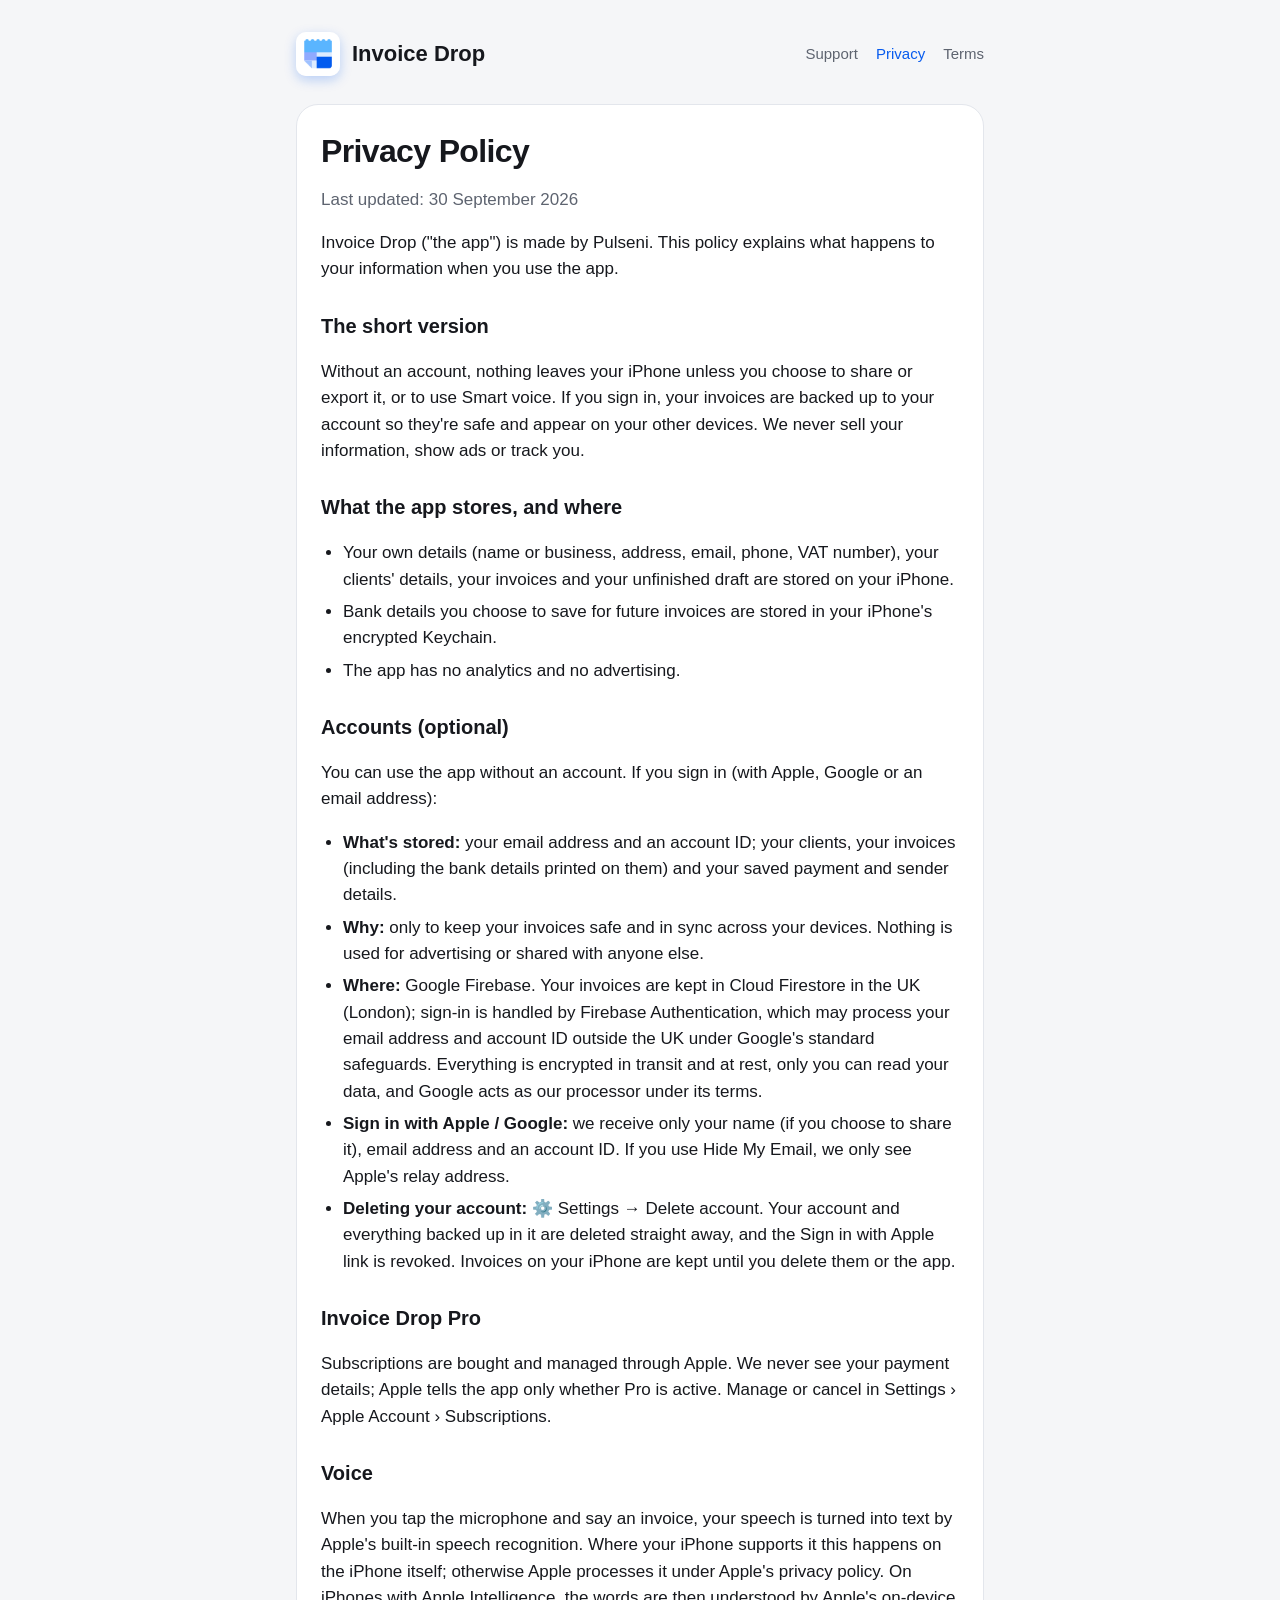
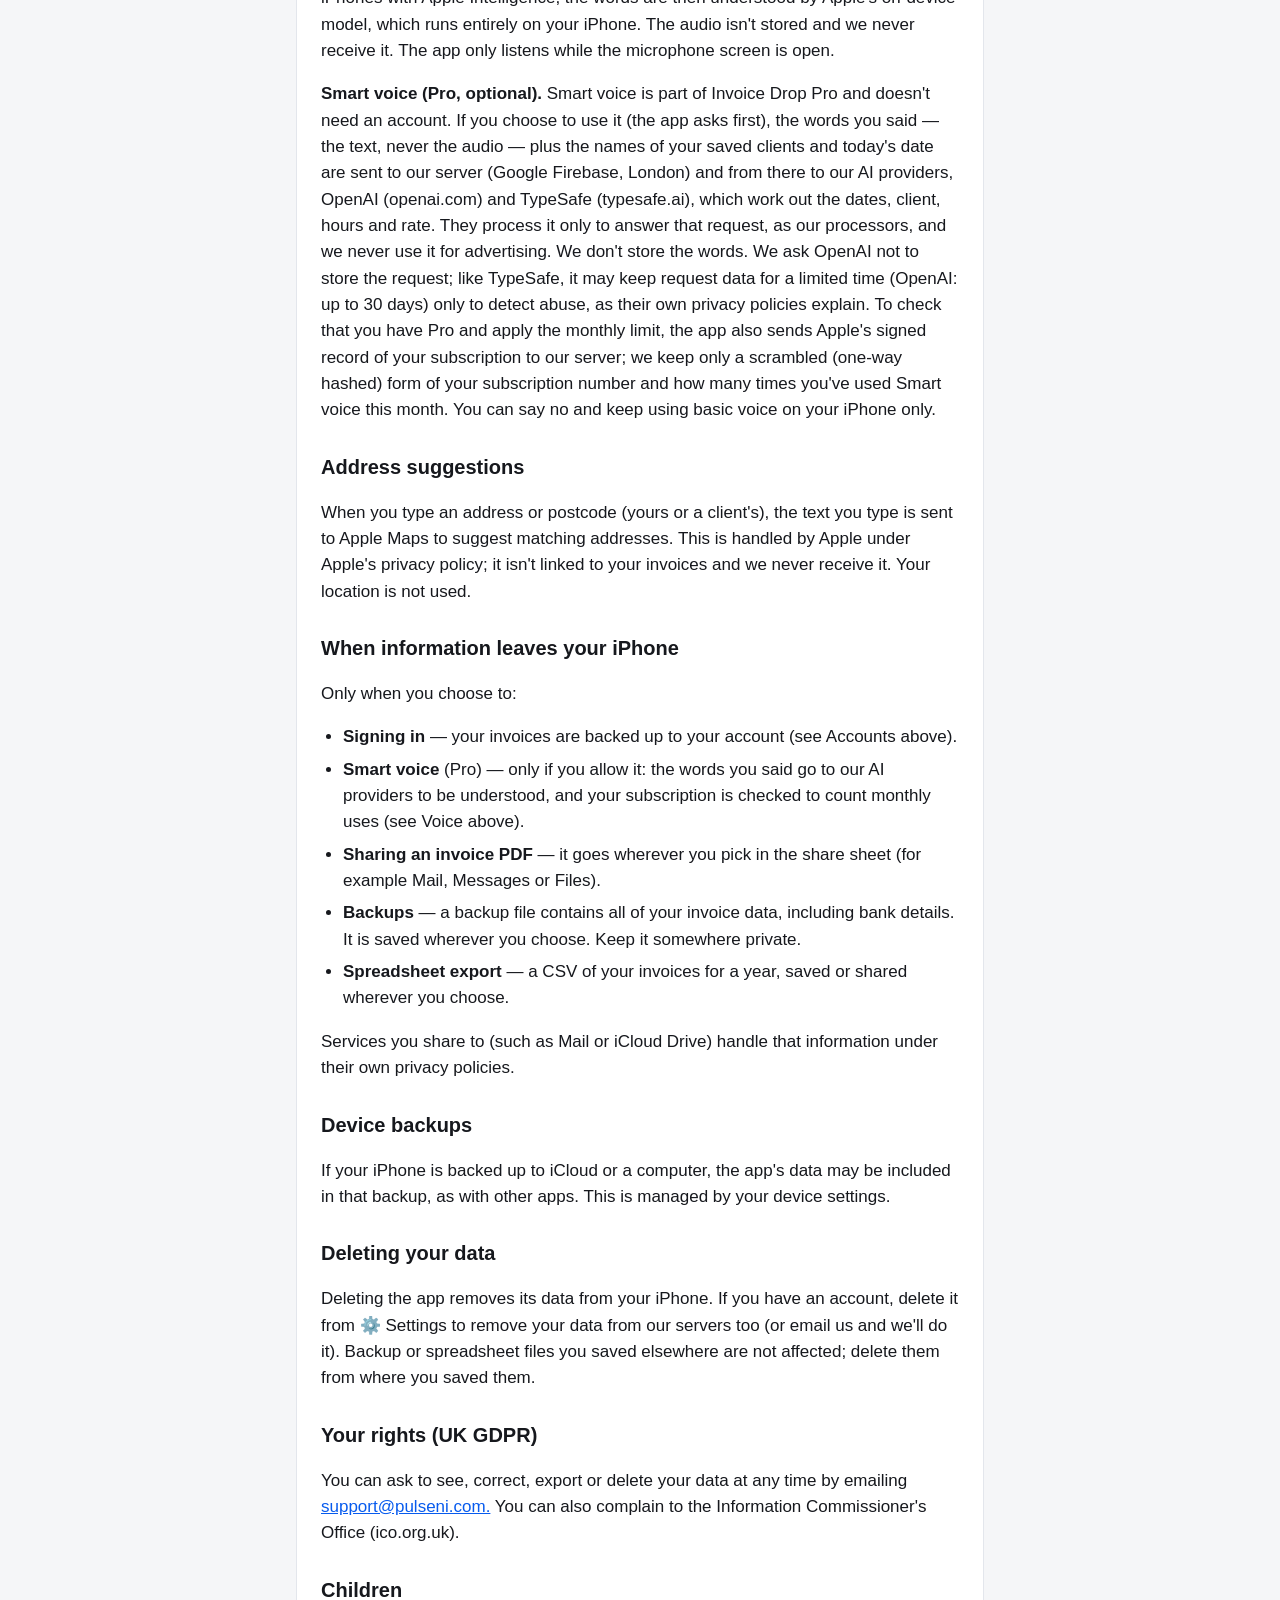
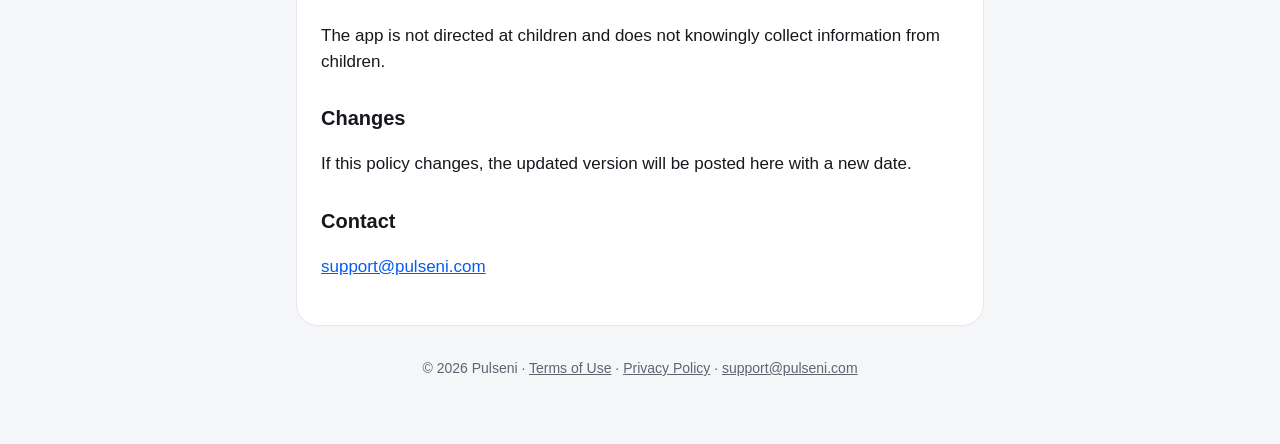
==== commit 895def94: "Privacy policy: OpenAI doesn't store requests; providers may keep data briefly for safety (up to 30 " ====
--- a/privacy/index.html
+++ b/privacy/index.html
@@ -23,13 +23,13 @@
 <li><strong>Why:</strong> only to keep your invoices safe and in sync across your devices. Nothing is used for advertising or shared with anyone else.</li>
 <li><strong>Where:</strong> Google Firebase. Your invoices are kept in Cloud Firestore in the UK (London); sign-in is handled by Firebase Authentication, which may process your email address and account ID outside the UK under Google&#x27;s standard safeguards. Everything is encrypted in transit and at rest, only you can read your data, and Google acts as our processor under its terms.</li>
 <li><strong>Sign in with Apple / Google:</strong> we receive only your name (if you choose to share it), email address and an account ID. If you use Hide My Email, we only see Apple&#x27;s relay address.</li>
-<li><strong>Deleting your account:</strong> ⚙️ menu → Delete account. Your account and everything backed up in it are deleted straight away, and the Sign in with Apple link is revoked. Invoices on your iPhone are kept until you delete them or the app.</li>
+<li><strong>Deleting your account:</strong> ⚙️ Settings → Delete account. Your account and everything backed up in it are deleted straight away, and the Sign in with Apple link is revoked. Invoices on your iPhone are kept until you delete them or the app.</li>
 </ul>
 <h2>Invoice Drop Pro</h2>
 <p>Subscriptions are bought and managed through Apple. We never see your payment details; Apple tells the app only whether Pro is active. Manage or cancel in Settings › Apple Account › Subscriptions.</p>
 <h2>Voice</h2>
 <p>When you tap the microphone and say an invoice, your speech is turned into text by Apple&#x27;s built-in speech recognition. Where your iPhone supports it this happens on the iPhone itself; otherwise Apple processes it under Apple&#x27;s privacy policy. On iPhones with Apple Intelligence, the words are then understood by Apple&#x27;s on-device model, which runs entirely on your iPhone. The audio isn&#x27;t stored and we never receive it. The app only listens while the microphone screen is open.</p>
-<p><strong>Smart voice (Pro, optional).</strong> Smart voice is part of Invoice Drop Pro and doesn&#x27;t need an account. If you choose to use it (the app asks first), the words you said — the text, never the audio — plus the names of your saved clients and today&#x27;s date are sent to our server (Google Firebase, London) and from there to our AI providers, OpenAI (openai.com) and TypeSafe (typesafe.ai), which work out the dates, client, hours and rate. They process it only to answer that request, as our processors; we don&#x27;t use it for advertising and don&#x27;t keep the words after answering. To check that you have Pro and apply the monthly limit, the app also sends Apple&#x27;s signed record of your subscription to our server; we keep only a scrambled (one-way hashed) form of your subscription number and how many times you&#x27;ve used Smart voice this month. You can say no and keep using basic voice on your iPhone only.</p>
+<p><strong>Smart voice (Pro, optional).</strong> Smart voice is part of Invoice Drop Pro and doesn&#x27;t need an account. If you choose to use it (the app asks first), the words you said — the text, never the audio — plus the names of your saved clients and today&#x27;s date are sent to our server (Google Firebase, London) and from there to our AI providers, OpenAI (openai.com) and TypeSafe (typesafe.ai), which work out the dates, client, hours and rate. They process it only to answer that request, as our processors, and we never use it for advertising. We don&#x27;t store the words. We ask OpenAI not to store the request; like TypeSafe, it may keep request data for a limited time (OpenAI: up to 30 days) only to detect abuse, as their own privacy policies explain. To check that you have Pro and apply the monthly limit, the app also sends Apple&#x27;s signed record of your subscription to our server; we keep only a scrambled (one-way hashed) form of your subscription number and how many times you&#x27;ve used Smart voice this month. You can say no and keep using basic voice on your iPhone only.</p>
 <h2>Address suggestions</h2>
 <p>When you type an address or postcode (yours or a client&#x27;s), the text you type is sent to Apple Maps to suggest matching addresses. This is handled by Apple under Apple&#x27;s privacy policy; it isn&#x27;t linked to your invoices and we never receive it. Your location is not used.</p>
 <h2>When information leaves your iPhone</h2>
@@ -45,7 +45,7 @@
 <h2>Device backups</h2>
 <p>If your iPhone is backed up to iCloud or a computer, the app&#x27;s data may be included in that backup, as with other apps. This is managed by your device settings.</p>
 <h2>Deleting your data</h2>
-<p>Deleting the app removes its data from your iPhone. If you have an account, delete it from the ⚙️ menu to remove your data from our servers too (or email us and we&#x27;ll do it). Backup or spreadsheet files you saved elsewhere are not affected; delete them from where you saved them.</p>
+<p>Deleting the app removes its data from your iPhone. If you have an account, delete it from ⚙️ Settings to remove your data from our servers too (or email us and we&#x27;ll do it). Backup or spreadsheet files you saved elsewhere are not affected; delete them from where you saved them.</p>
 <h2>Your rights (UK GDPR)</h2>
 <p>You can ask to see, correct, export or delete your data at any time by emailing <a href="mailto:support@pulseni.com.">support@pulseni.com.</a> You can also complain to the Information Commissioner&#x27;s Office (ico.org.uk).</p>
 <h2>Children</h2>
